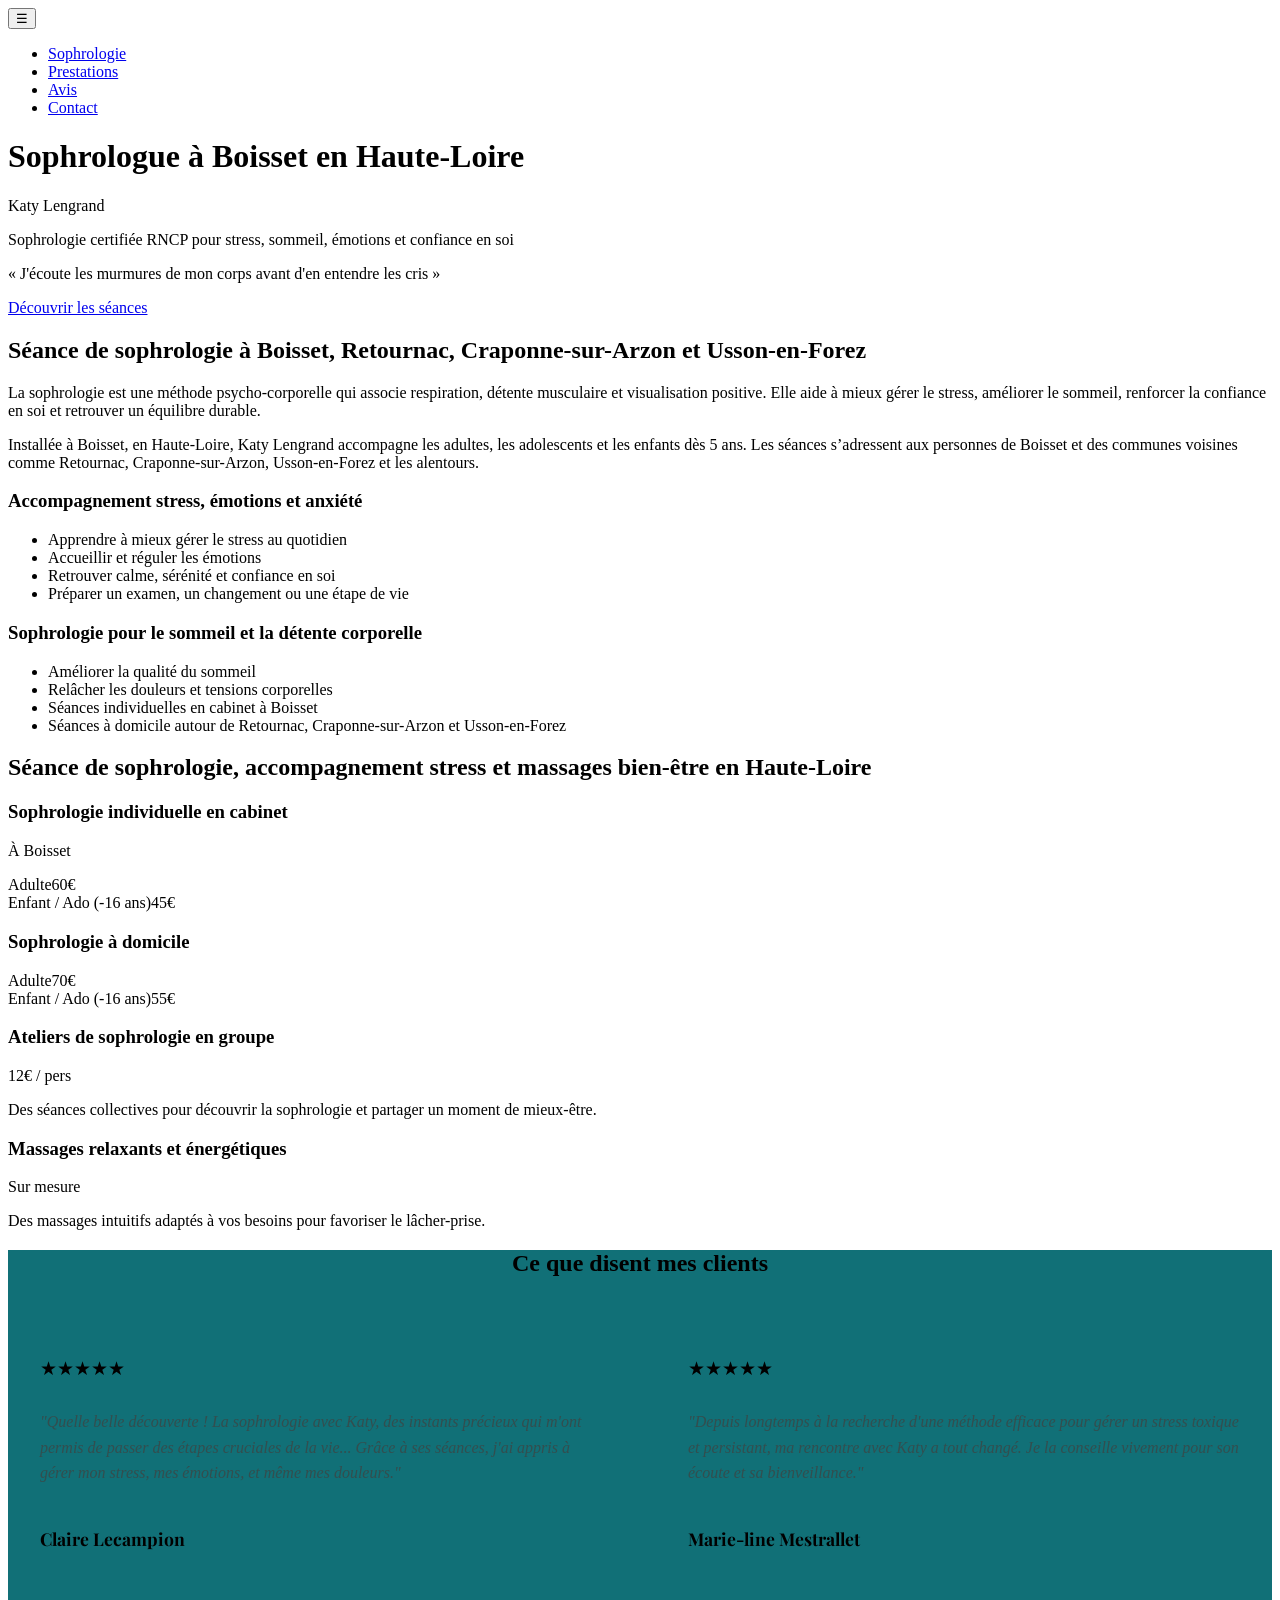
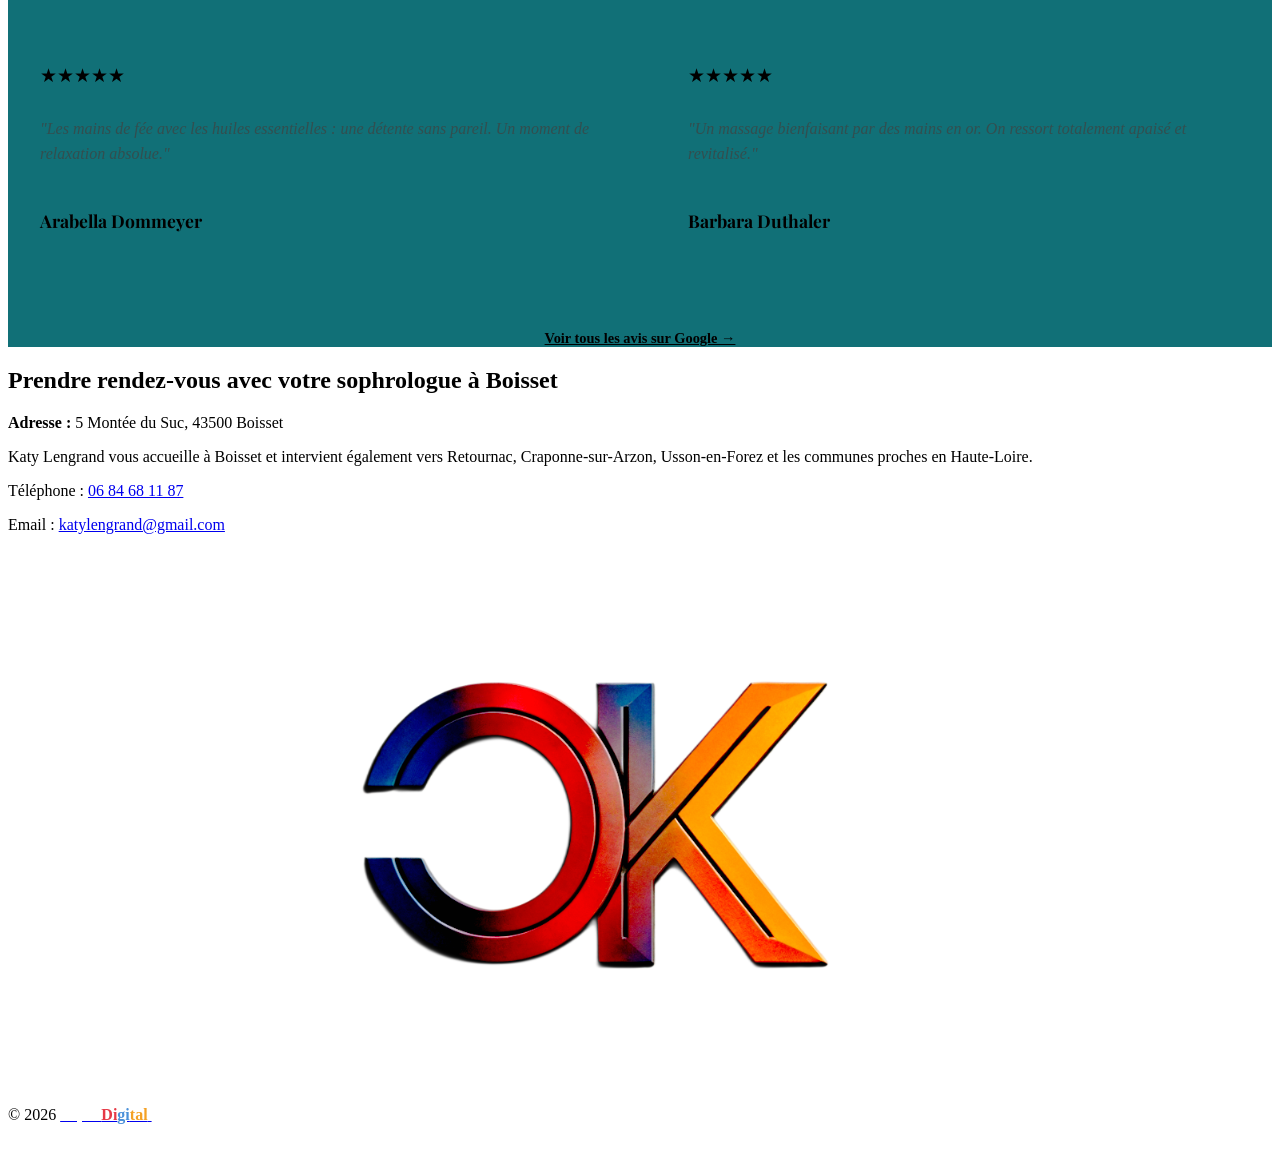
==== index.html @ 2dce835e "Update index.html" ====
<!DOCTYPE html>
<html lang="fr">
<head>
  <meta charset="UTF-8">
  <title>Sophrologue à Boisset en Haute-Loire | Stress, sommeil, confiance en soi</title>
  <meta name="viewport" content="width=device-width, initial-scale=1">

  <meta name="description" content="Katy Lengrand, sophrologue certifiée RNCP à Boisset en Haute-Loire. Séances de sophrologie pour stress, sommeil, émotions, confiance en soi, examens et mieux-être.">
  <meta name="keywords" content="sophrologue Boisset, sophrologie Boisset, sophrologue Haute-Loire, sophrologie Haute-Loire, gestion du stress, sommeil, confiance en soi, émotions, préparation examens, sophrologue Retournac, sophrologue Craponne-sur-Arzon, sophrologue Usson-en-Forez, massages énergétiques, Katy Lengrand">

  <link rel="stylesheet" href="style.css">
  <link href="https://fonts.googleapis.com/css2?family=Playfair+Display:wght@500;700&family=Montserrat:wght@300;400;600;700&display=swap" rel="stylesheet">
  <link rel="icon" type="image/png" href="favicon.png">

  <script type="application/ld+json">
  {
    "@context": "https://schema.org",
    "@type": "HealthAndBeautyBusiness",
    "name": "Katy Lengrand - Sophrologue à Boisset",
    "description": "Katy Lengrand, sophrologue certifiée RNCP à Boisset. Accompagnement en gestion du stress, sommeil, émotions et confiance en soi. Séances à Boisset, Retournac, Craponne-sur-Arzon et Usson-en-Forez.",
    "url": "https://www.katymieuxetre.fr/",
    "telephone": "+33684681187",
    "aggregateRating": {
      "@type": "AggregateRating",
      "ratingValue": "5",
      "reviewCount": "4"
    },
    "address": {
      "@type": "PostalAddress",
      "streetAddress": "5 Montée du Suc",
      "addressLocality": "Boisset",
      "postalCode": "43500",
      "addressRegion": "Auvergne-Rhône-Alpes",
      "addressCountry": "FR"
    },
    "geo": {
      "@type": "GeoCoordinates",
      "latitude": 45.3238,
      "longitude": 3.9829
    },
    "areaServed": [
      {"@type": "City", "name": "Boisset"},
      {"@type": "City", "name": "Retournac"},
      {"@type": "City", "name": "Craponne-sur-Arzon"},
      {"@type": "City", "name": "Usson-en-Forez"}
    ]
  }
  </script>
</head>
<body>

  <nav class="navbar">
    <div class="container nav-inner">
      <button class="nav-toggle" aria-label="Ouvrir le menu">☰</button>
      <ul class="nav-links">
        <li><a href="#sophrologie">Sophrologie</a></li>
        <li><a href="#prestations">Prestations</a></li>
        <li><a href="#avis">Avis</a></li>
        <li><a href="#contact">Contact</a></li>
      </ul>
    </div>
  </nav>

  <header class="hero" id="top">
    <div class="hero-overlay">
      <div class="hero-content container">
        <h1 class="hero-title">Sophrologue à Boisset en Haute-Loire</h1>
        <p class="hero-subtitle">Katy Lengrand</p>
        <p class="hero-certified">Sophrologie certifiée RNCP pour stress, sommeil, émotions et confiance en soi</p>
        <p class="hero-quote">&laquo;&nbsp;J'écoute les murmures de mon corps avant d'en entendre les cris&nbsp;&raquo;</p>
        <a href="#prestations" class="btn btn-primary">Découvrir les séances</a>
      </div>
    </div>
  </header>

  <main>
    <section id="sophrologie" class="section section-sophro">
      <div class="container">
        <h2>Séance de sophrologie à Boisset, Retournac, Craponne-sur-Arzon et Usson-en-Forez</h2>
        <div class="sophro-grid">
          <div>
            <p>La sophrologie est une méthode psycho-corporelle qui associe respiration, détente musculaire et visualisation positive. Elle aide à mieux gérer le stress, améliorer le sommeil, renforcer la confiance en soi et retrouver un équilibre durable.</p>
            <p>Installée à Boisset, en Haute-Loire, Katy Lengrand accompagne les adultes, les adolescents et les enfants dès 5 ans. Les séances s’adressent aux personnes de Boisset et des communes voisines comme Retournac, Craponne-sur-Arzon, Usson-en-Forez et les alentours.</p>
          </div>
          <div>
            <h3>Accompagnement stress, émotions et anxiété</h3>
            <ul class="bullet-list">
              <li>Apprendre à mieux gérer le stress au quotidien</li>
              <li>Accueillir et réguler les émotions</li>
              <li>Retrouver calme, sérénité et confiance en soi</li>
              <li>Préparer un examen, un changement ou une étape de vie</li>
            </ul>
          </div>
          <div>
            <h3>Sophrologie pour le sommeil et la détente corporelle</h3>
            <ul class="bullet-list">
              <li>Améliorer la qualité du sommeil</li>
              <li>Relâcher les douleurs et tensions corporelles</li>
              <li>Séances individuelles en cabinet à Boisset</li>
              <li>Séances à domicile autour de Retournac, Craponne-sur-Arzon et Usson-en-Forez</li>
            </ul>
          </div>
        </div>
      </div>
    </section>

    <section id="prestations" class="section section-prestations">
      <div class="container">
        <h2>Séance de sophrologie, accompagnement stress et massages bien-être en Haute-Loire</h2>
        <div class="cards">
          <article class="card">
            <h3 class="card-title">Sophrologie individuelle en cabinet</h3>
            <p class="card-subtitle">À Boisset</p>
            <div class="card-tarif"><span class="tarif-label">Adulte</span><span class="card-price">60€</span></div>
            <div class="card-tarif"><span class="tarif-label">Enfant / Ado (-16 ans)</span><span class="card-price">45€</span></div>
          </article>
          <article class="card">
            <h3 class="card-title">Sophrologie à domicile</h3>
            <div class="card-tarif"><span class="tarif-label">Adulte</span><span class="card-price">70€</span></div>
            <div class="card-tarif"><span class="tarif-label">Enfant / Ado (-16 ans)</span><span class="card-price">55€</span></div>
          </article>
          <article class="card">
            <h3 class="card-title">Ateliers de sophrologie en groupe</h3>
            <p class="card-price">12€ / pers</p>
            <p>Des séances collectives pour découvrir la sophrologie et partager un moment de mieux-être.</p>
          </article>
          <article class="card">
            <h3 class="card-title">Massages relaxants et énergétiques</h3>
            <p class="card-price">Sur mesure</p>
            <p>Des massages intuitifs adaptés à vos besoins pour favoriser le lâcher-prise.</p>
          </article>
        </div>
      </div>
    </section>

    <section id="avis" class="section section-reviews">
      <div class="container">
        <h2 style="text-align: center;">Ce que disent mes clients</h2>
        <div class="reviews-grid">
          <article class="review-card">
            <div class="review-stars">★★★★★</div>
            <p class="review-text">"Quelle belle découverte ! La sophrologie avec Katy, des instants précieux qui m'ont permis de passer des étapes cruciales de la vie... Grâce à ses séances, j'ai appris à gérer mon stress, mes émotions, et même mes douleurs."</p>
            <p class="review-author">Claire Lecampion</p>
          </article>

          <article class="review-card">
            <div class="review-stars">★★★★★</div>
            <p class="review-text">"Depuis longtemps à la recherche d'une méthode efficace pour gérer un stress toxique et persistant, ma rencontre avec Katy a tout changé. Je la conseille vivement pour son écoute et sa bienveillance."</p>
            <p class="review-author">Marie-line Mestrallet</p>
          </article>

          <article class="review-card">
            <div class="review-stars">★★★★★</div>
            <p class="review-text">"Les mains de fée avec les huiles essentielles : une détente sans pareil. Un moment de relaxation absolue."</p>
            <p class="review-author">Arabella Dommeyer</p>
          </article>

          <article class="review-card">
            <div class="review-stars">★★★★★</div>
            <p class="review-text">"Un massage bienfaisant par des mains en or. On ressort totalement apaisé et revitalisé."</p>
            <p class="review-author">Barbara Duthaler</p>
          </article>
        </div>
        <div class="google-badge">
          <a href="https://www.google.com/search?q=katy+lengrand+boisset+avis" target="_blank">Voir tous les avis sur Google →</a>
        </div>
      </div>
    </section>

    <section id="contact" class="section section-contact">
      <div class="container contact-grid">
        <div>
          <h2>Prendre rendez-vous avec votre sophrologue à Boisset</h2>
          <p><strong>Adresse :</strong> 5 Montée du Suc, 43500 Boisset</p>
          <p>Katy Lengrand vous accueille à Boisset et intervient également vers Retournac, Craponne-sur-Arzon, Usson-en-Forez et les communes proches en Haute-Loire.</p>
          <p>Téléphone : <a href="tel:0684681187">06 84 68 11 87</a></p>
          <p>Email : <a href="mailto:katylengrand@gmail.com">katylengrand@gmail.com</a></p>
        </div>
      </div>
    </section>
  </main>

  <footer class="footer">
    <div class="container footer-inner">
      <p>&copy; <span id="year"></span>
        <a href="mailto:christapor@gmail.com?subject=Demande via site Katy" target="_blank" rel="noopener noreferrer" class="tapor-link">
          <span style="color:#ffffff;font-weight:700;">Tapor</span><span style="color:#e63946;font-weight:700;">Di</span><span style="color:#4a90d9;font-weight:700;">gi</span><span style="color:#f4a124;font-weight:700;">tal</span>
          <img src="logo.png" alt="Logo TaporDigital" class="tapor-logo">
        </a>
      </p>
      <a href="#top" style="color:white; text-decoration:none;">Retour en haut ↑</a>
    </div>
  </footer>

  <script>
    document.getElementById('year').textContent = new Date().getFullYear();
    var toggle = document.querySelector('.nav-toggle');
    var links  = document.querySelector('.nav-links');
    if (toggle && links) {
      toggle.addEventListener('click', function() { links.classList.toggle('nav-open'); });
      document.querySelectorAll('.nav-links a').forEach(function(link) {
        link.addEventListener('click', function() { links.classList.remove('nav-open'); });
      });
    }
  </script>
</body>
</html>
---- style.css ----
/* =========================================
   REVIEWS SECTION (Ajout)
   ========================================= */
.section-reviews { background: rgba(13,110,117,0.98); }

.reviews-grid { 
  display: grid; 
  gap: 2rem; 
  margin-top: 3rem; 
}

@media (min-width: 768px) {
  .reviews-grid { grid-template-columns: repeat(2, 1fr); }
}

.review-card { 
  background: var(--white); 
  color: var(--text-dark); 
  padding: 2rem; 
  border-radius: 20px; 
  box-shadow: var(--shadow);
  text-shadow: none;
  border-left: 6px solid var(--accent);
  display: flex;
  flex-direction: column;
}

.review-stars { color: var(--accent); font-size: 1.2rem; margin-bottom: 0.8rem; }
.review-text { font-style: italic; line-height: 1.6; margin-bottom: 1.5rem; flex-grow: 1; color: #334e4f; }
.review-author { font-family: 'Playfair Display', serif; font-weight: 700; color: var(--bg-dark); font-size: 1.1rem; }

.google-badge { text-align: center; margin-top: 3rem; }
.google-badge a { 
  color: var(--accent); 
  text-decoration: underline; 
  font-weight: 600;
  font-size: 0.9rem;
}
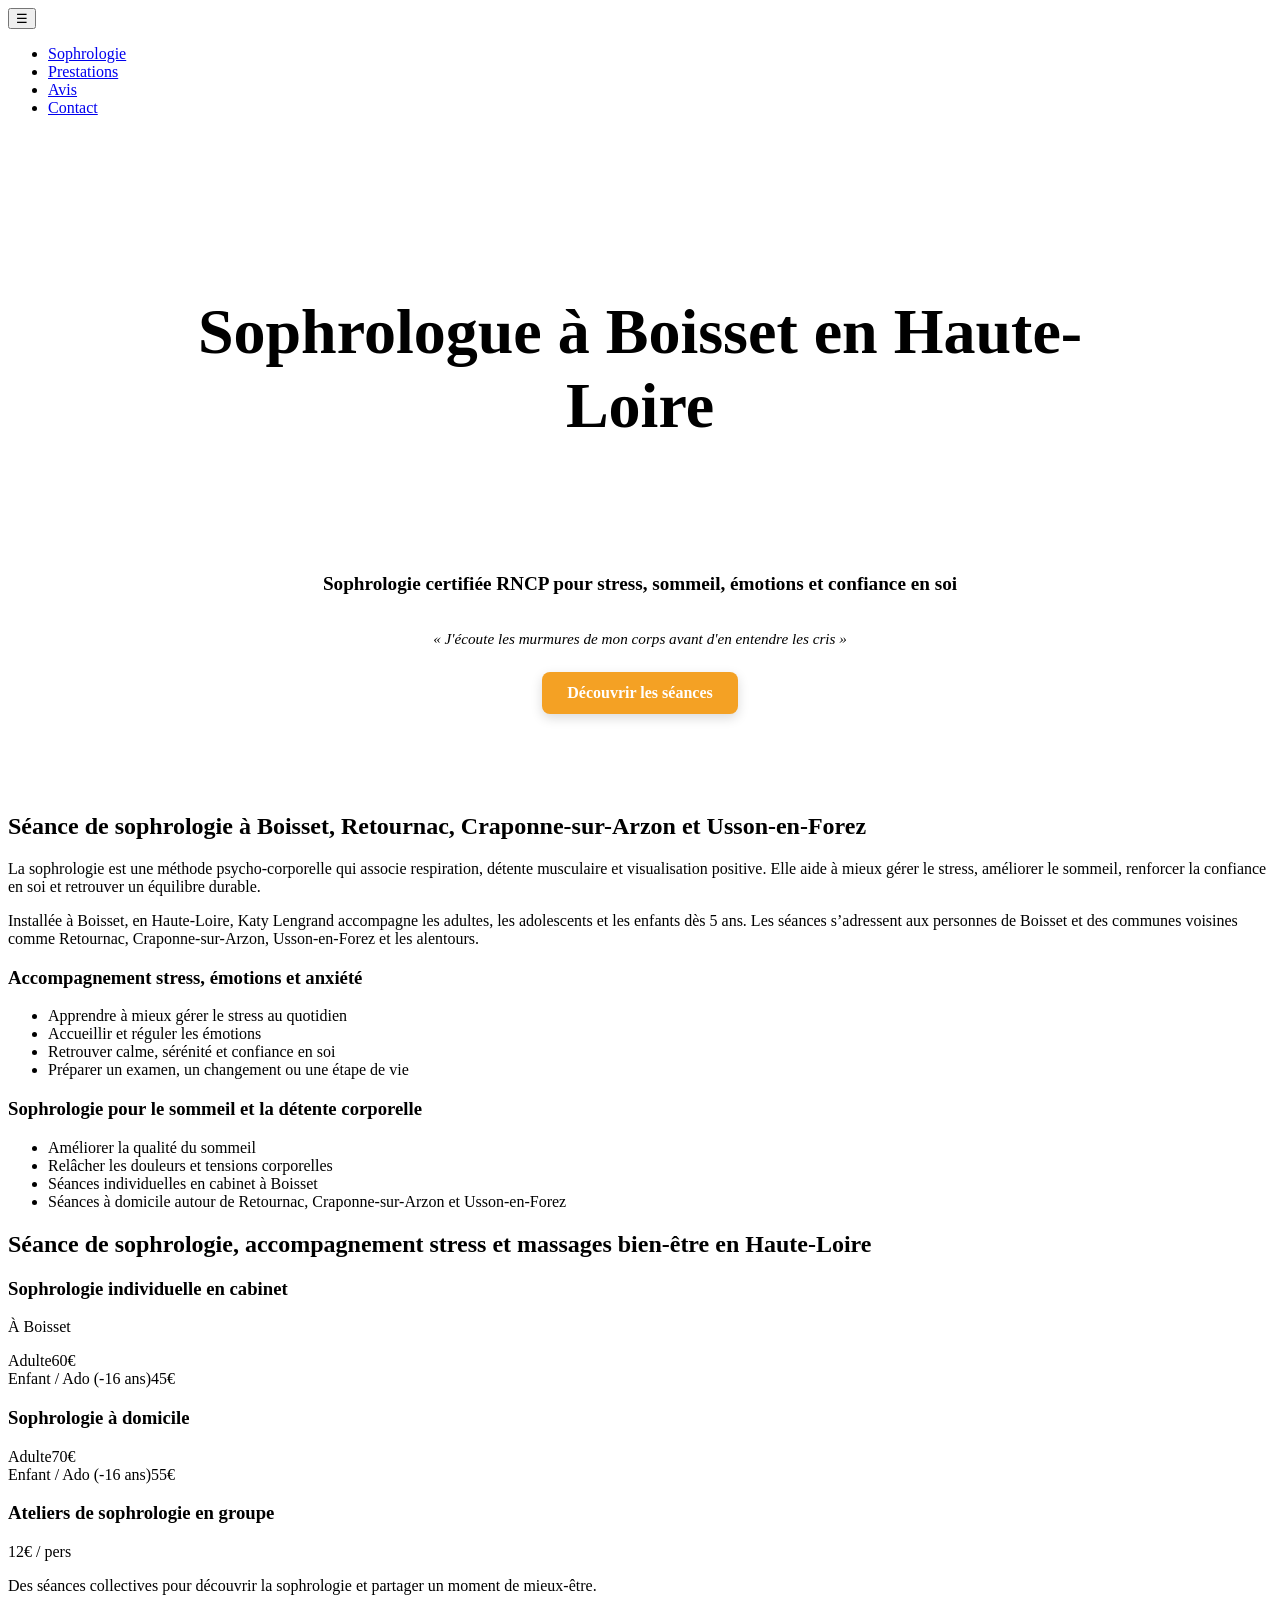
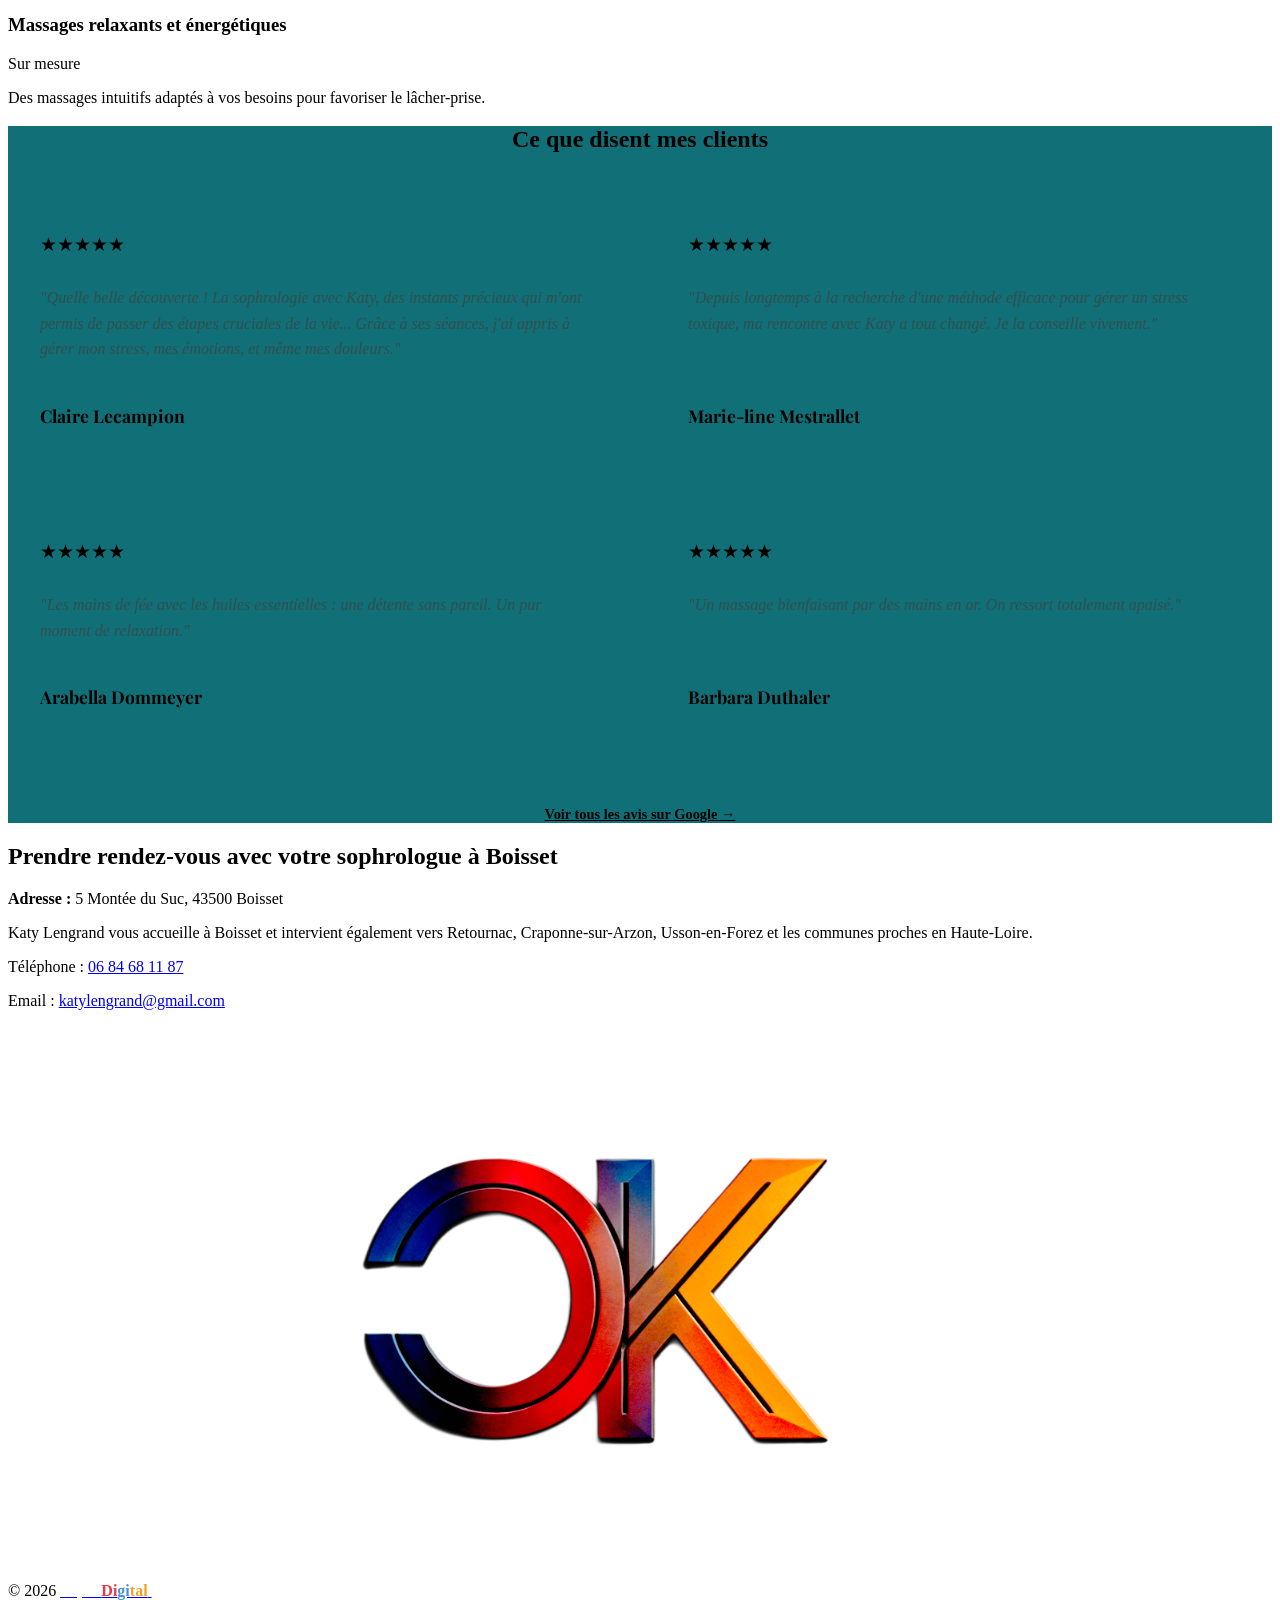
==== commit 8a1b87fb: "Update index.html" ====
--- a/index.html
+++ b/index.html
@@ -4,20 +4,33 @@
   <meta charset="UTF-8">
   <title>Sophrologue à Boisset en Haute-Loire | Stress, sommeil, confiance en soi</title>
   <meta name="viewport" content="width=device-width, initial-scale=1">
-
   <meta name="description" content="Katy Lengrand, sophrologue certifiée RNCP à Boisset en Haute-Loire. Séances de sophrologie pour stress, sommeil, émotions, confiance en soi, examens et mieux-être.">
   <meta name="keywords" content="sophrologue Boisset, sophrologie Boisset, sophrologue Haute-Loire, sophrologie Haute-Loire, gestion du stress, sommeil, confiance en soi, émotions, préparation examens, sophrologue Retournac, sophrologue Craponne-sur-Arzon, sophrologue Usson-en-Forez, massages énergétiques, Katy Lengrand">
 
   <link rel="stylesheet" href="style.css">
   <link href="https://fonts.googleapis.com/css2?family=Playfair+Display:wght@500;700&family=Montserrat:wght@300;400;600;700&display=swap" rel="stylesheet">
   <link rel="icon" type="image/png" href="favicon.png">
+
+  <style>
+    /* Styles critiques ré-intégrés pour éviter l'effet "page blanche" */
+    .hero { min-height: 60vh; display: flex; align-items: center; justify-content: center; padding: 80px 0 40px 0; }
+    @media (max-height: 500px) and (orientation: landscape) {
+      .hero { min-height: auto; padding: 120px 0 60px 0; }
+      .hero-title { font-size: 1.8rem !important; }
+    }
+    .hero-content { text-align: center; display: flex; flex-direction: column; align-items: center; justify-content: center; width: 90%; margin: 0 auto; }
+    .hero-title { font-size: clamp(2.2rem, 7vw, 4rem); margin-bottom: 0.3rem; }
+    .hero-subtitle { font-family: 'Playfair Display', serif; font-size: clamp(1.3rem, 5vw, 2.5rem); white-space: nowrap; font-weight: 700; color: #ffffff; margin-bottom: 0.8rem; }
+    .hero-certified { font-size: clamp(0.85rem, 3vw, 1.2rem); font-weight: 600; margin-bottom: 1.2rem; }
+    .hero-quote { font-style: italic; margin-bottom: 1.5rem; max-width: 600px; font-size: 0.95rem; }
+    .btn-primary { display: inline-block; padding: 12px 25px; background-color: #f4a124; color: #ffffff; text-decoration: none; border-radius: 8px; font-weight: 700; transition: transform 0.3s ease; box-shadow: 0 4px 12px rgba(0,0,0,0.15); }
+  </style>
 
   <script type="application/ld+json">
   {
     "@context": "https://schema.org",
     "@type": "HealthAndBeautyBusiness",
     "name": "Katy Lengrand - Sophrologue à Boisset",
-    "description": "Katy Lengrand, sophrologue certifiée RNCP à Boisset. Accompagnement en gestion du stress, sommeil, émotions et confiance en soi. Séances à Boisset, Retournac, Craponne-sur-Arzon et Usson-en-Forez.",
     "url": "https://www.katymieuxetre.fr/",
     "telephone": "+33684681187",
     "aggregateRating": {
@@ -32,18 +45,7 @@
       "postalCode": "43500",
       "addressRegion": "Auvergne-Rhône-Alpes",
       "addressCountry": "FR"
-    },
-    "geo": {
-      "@type": "GeoCoordinates",
-      "latitude": 45.3238,
-      "longitude": 3.9829
-    },
-    "areaServed": [
-      {"@type": "City", "name": "Boisset"},
-      {"@type": "City", "name": "Retournac"},
-      {"@type": "City", "name": "Craponne-sur-Arzon"},
-      {"@type": "City", "name": "Usson-en-Forez"}
-    ]
+    }
   }
   </script>
 </head>
@@ -142,22 +144,19 @@
             <p class="review-text">"Quelle belle découverte ! La sophrologie avec Katy, des instants précieux qui m'ont permis de passer des étapes cruciales de la vie... Grâce à ses séances, j'ai appris à gérer mon stress, mes émotions, et même mes douleurs."</p>
             <p class="review-author">Claire Lecampion</p>
           </article>
-
-          <article class="review-card">
-            <div class="review-stars">★★★★★</div>
-            <p class="review-text">"Depuis longtemps à la recherche d'une méthode efficace pour gérer un stress toxique et persistant, ma rencontre avec Katy a tout changé. Je la conseille vivement pour son écoute et sa bienveillance."</p>
+          <article class="review-card">
+            <div class="review-stars">★★★★★</div>
+            <p class="review-text">"Depuis longtemps à la recherche d'une méthode efficace pour gérer un stress toxique, ma rencontre avec Katy a tout changé. Je la conseille vivement."</p>
             <p class="review-author">Marie-line Mestrallet</p>
           </article>
-
-          <article class="review-card">
-            <div class="review-stars">★★★★★</div>
-            <p class="review-text">"Les mains de fée avec les huiles essentielles : une détente sans pareil. Un moment de relaxation absolue."</p>
+          <article class="review-card">
+            <div class="review-stars">★★★★★</div>
+            <p class="review-text">"Les mains de fée avec les huiles essentielles : une détente sans pareil. Un pur moment de relaxation."</p>
             <p class="review-author">Arabella Dommeyer</p>
           </article>
-
-          <article class="review-card">
-            <div class="review-stars">★★★★★</div>
-            <p class="review-text">"Un massage bienfaisant par des mains en or. On ressort totalement apaisé et revitalisé."</p>
+          <article class="review-card">
+            <div class="review-stars">★★★★★</div>
+            <p class="review-text">"Un massage bienfaisant par des mains en or. On ressort totalement apaisé."</p>
             <p class="review-author">Barbara Duthaler</p>
           </article>
         </div>
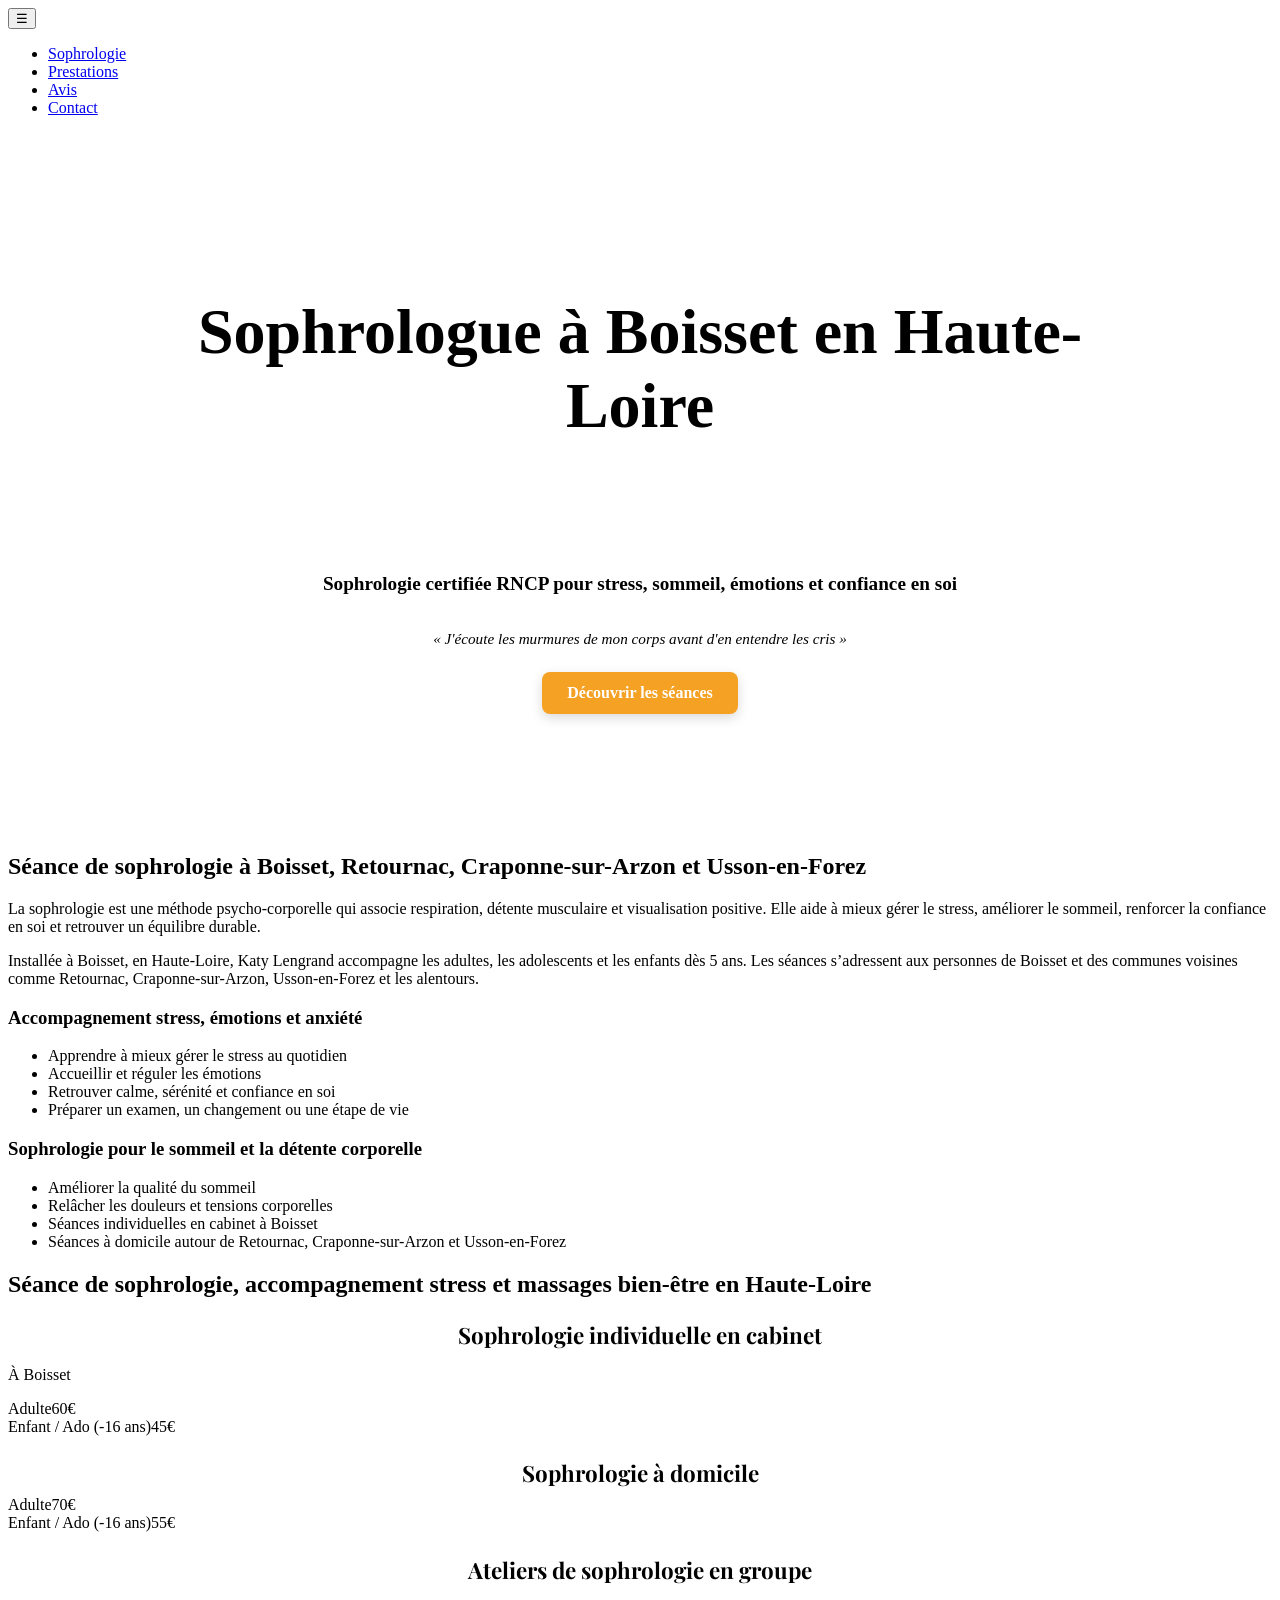
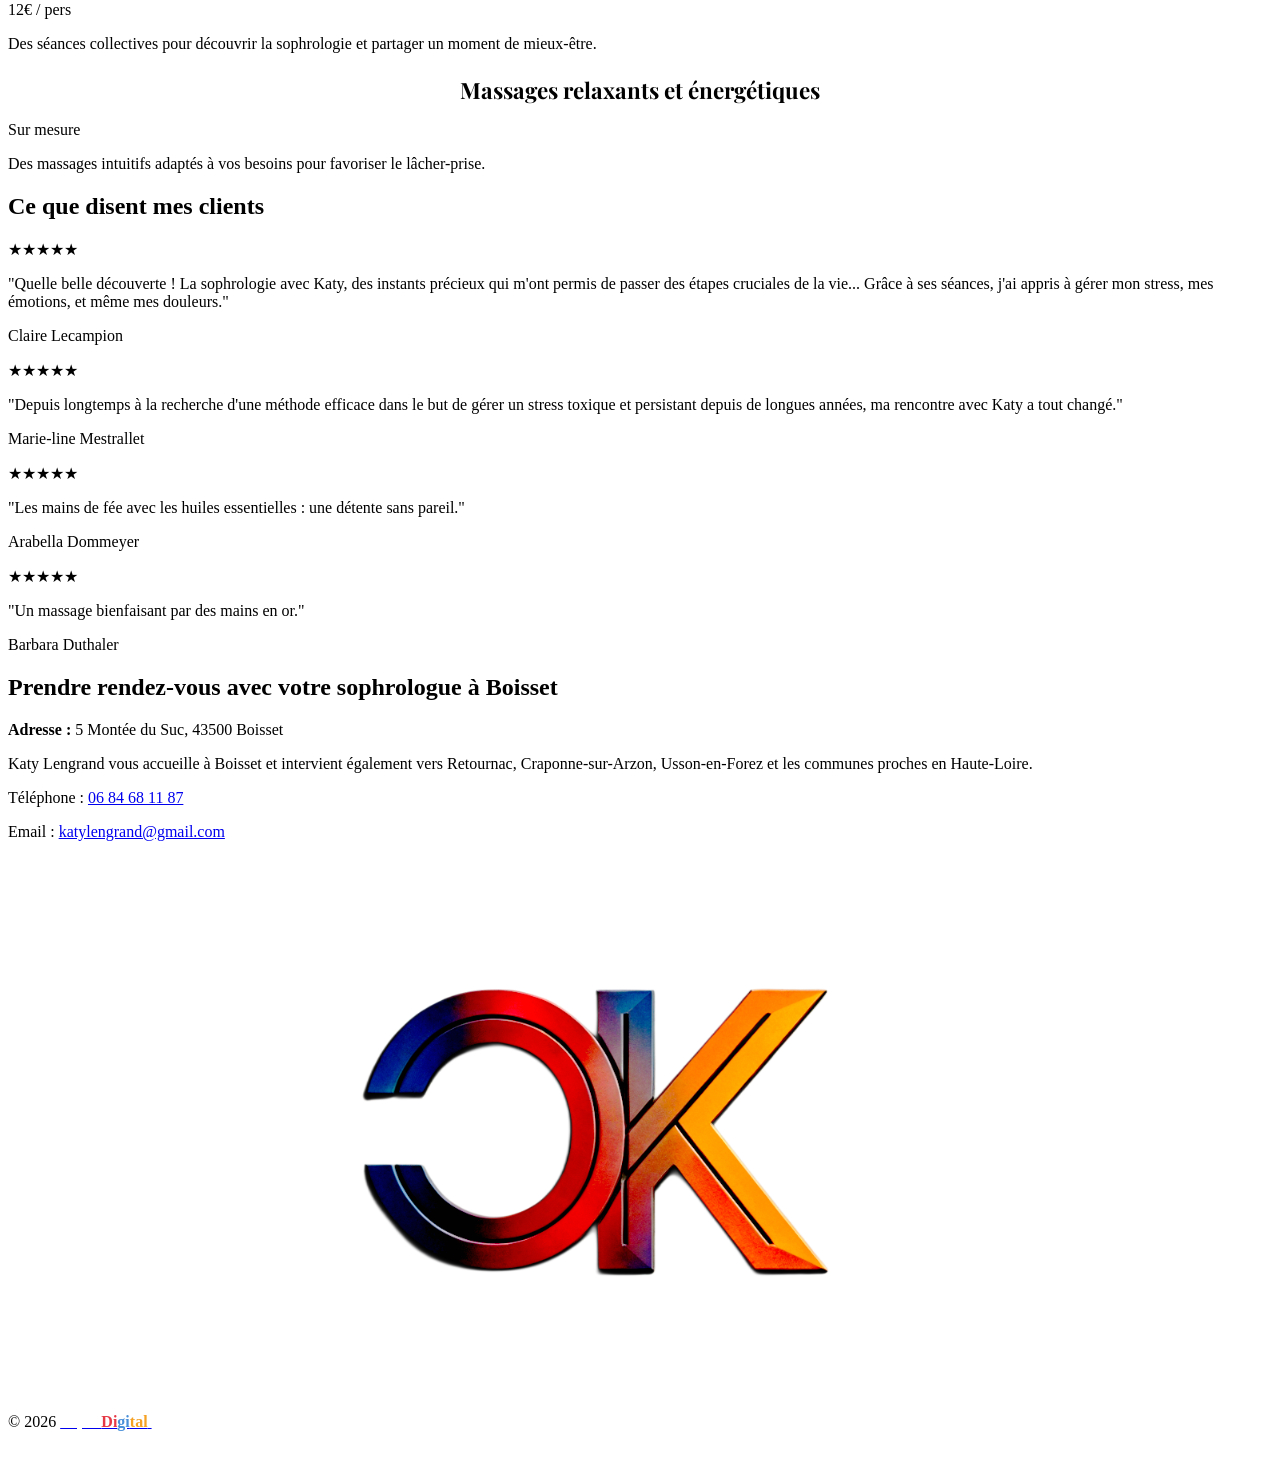
==== commit bd88144a: "Update index.html" ====
--- a/index.html
+++ b/index.html
@@ -4,6 +4,7 @@
   <meta charset="UTF-8">
   <title>Sophrologue à Boisset en Haute-Loire | Stress, sommeil, confiance en soi</title>
   <meta name="viewport" content="width=device-width, initial-scale=1">
+
   <meta name="description" content="Katy Lengrand, sophrologue certifiée RNCP à Boisset en Haute-Loire. Séances de sophrologie pour stress, sommeil, émotions, confiance en soi, examens et mieux-être.">
   <meta name="keywords" content="sophrologue Boisset, sophrologie Boisset, sophrologue Haute-Loire, sophrologie Haute-Loire, gestion du stress, sommeil, confiance en soi, émotions, préparation examens, sophrologue Retournac, sophrologue Craponne-sur-Arzon, sophrologue Usson-en-Forez, massages énergétiques, Katy Lengrand">
 
@@ -12,8 +13,14 @@
   <link rel="icon" type="image/png" href="favicon.png">
 
   <style>
-    /* Styles critiques ré-intégrés pour éviter l'effet "page blanche" */
-    .hero { min-height: 60vh; display: flex; align-items: center; justify-content: center; padding: 80px 0 40px 0; }
+    .hero { 
+      min-height: 60vh; 
+      display: flex; 
+      align-items: center; 
+      justify-content: center; 
+      padding: 80px 0 40px 0; 
+    }
+    /* Correction mode paysage mobile */
     @media (max-height: 500px) and (orientation: landscape) {
       .hero { min-height: auto; padding: 120px 0 60px 0; }
       .hero-title { font-size: 1.8rem !important; }
@@ -24,6 +31,8 @@
     .hero-certified { font-size: clamp(0.85rem, 3vw, 1.2rem); font-weight: 600; margin-bottom: 1.2rem; }
     .hero-quote { font-style: italic; margin-bottom: 1.5rem; max-width: 600px; font-size: 0.95rem; }
     .btn-primary { display: inline-block; padding: 12px 25px; background-color: #f4a124; color: #ffffff; text-decoration: none; border-radius: 8px; font-weight: 700; transition: transform 0.3s ease; box-shadow: 0 4px 12px rgba(0,0,0,0.15); }
+    .section-sophro { padding-top: 40px !important; }
+    .card-title { font-size: 1.4rem; font-family: 'Playfair Display', serif; font-weight: 700; color: var(--primary); margin-bottom: 0.5rem; text-align: center; }
   </style>
 
   <script type="application/ld+json">
@@ -31,13 +40,9 @@
     "@context": "https://schema.org",
     "@type": "HealthAndBeautyBusiness",
     "name": "Katy Lengrand - Sophrologue à Boisset",
+    "description": "Katy Lengrand, sophrologue certifiée RNCP à Boisset. Accompagnement en gestion du stress, sommeil, émotions et confiance en soi. Séances à Boisset, Retournac, Craponne-sur-Arzon et Usson-en-Forez.",
     "url": "https://www.katymieuxetre.fr/",
     "telephone": "+33684681187",
-    "aggregateRating": {
-      "@type": "AggregateRating",
-      "ratingValue": "5",
-      "reviewCount": "4"
-    },
     "address": {
       "@type": "PostalAddress",
       "streetAddress": "5 Montée du Suc",
@@ -45,7 +50,18 @@
       "postalCode": "43500",
       "addressRegion": "Auvergne-Rhône-Alpes",
       "addressCountry": "FR"
-    }
+    },
+    "geo": {
+      "@type": "GeoCoordinates",
+      "latitude": 45.3238,
+      "longitude": 3.9829
+    },
+    "areaServed": [
+      {"@type": "City", "name": "Boisset"},
+      {"@type": "City", "name": "Retournac"},
+      {"@type": "City", "name": "Craponne-sur-Arzon"},
+      {"@type": "City", "name": "Usson-en-Forez"}
+    ]
   }
   </script>
 </head>
@@ -77,31 +93,29 @@
 
   <main>
     <section id="sophrologie" class="section section-sophro">
-      <div class="container">
-        <h2>Séance de sophrologie à Boisset, Retournac, Craponne-sur-Arzon et Usson-en-Forez</h2>
-        <div class="sophro-grid">
-          <div>
-            <p>La sophrologie est une méthode psycho-corporelle qui associe respiration, détente musculaire et visualisation positive. Elle aide à mieux gérer le stress, améliorer le sommeil, renforcer la confiance en soi et retrouver un équilibre durable.</p>
-            <p>Installée à Boisset, en Haute-Loire, Katy Lengrand accompagne les adultes, les adolescents et les enfants dès 5 ans. Les séances s’adressent aux personnes de Boisset et des communes voisines comme Retournac, Craponne-sur-Arzon, Usson-en-Forez et les alentours.</p>
-          </div>
-          <div>
-            <h3>Accompagnement stress, émotions et anxiété</h3>
-            <ul class="bullet-list">
-              <li>Apprendre à mieux gérer le stress au quotidien</li>
-              <li>Accueillir et réguler les émotions</li>
-              <li>Retrouver calme, sérénité et confiance en soi</li>
-              <li>Préparer un examen, un changement ou une étape de vie</li>
-            </ul>
-          </div>
-          <div>
-            <h3>Sophrologie pour le sommeil et la détente corporelle</h3>
-            <ul class="bullet-list">
-              <li>Améliorer la qualité du sommeil</li>
-              <li>Relâcher les douleurs et tensions corporelles</li>
-              <li>Séances individuelles en cabinet à Boisset</li>
-              <li>Séances à domicile autour de Retournac, Craponne-sur-Arzon et Usson-en-Forez</li>
-            </ul>
-          </div>
+      <div class="container sophro-grid">
+        <div>
+          <h2>Séance de sophrologie à Boisset, Retournac, Craponne-sur-Arzon et Usson-en-Forez</h2>
+          <p>La sophrologie est une méthode psycho-corporelle qui associe respiration, détente musculaire et visualisation positive. Elle aide à mieux gérer le stress, améliorer le sommeil, renforcer la confiance en soi et retrouver un équilibre durable.</p>
+          <p>Installée à Boisset, en Haute-Loire, Katy Lengrand accompagne les adultes, les adolescents et les enfants dès 5 ans. Les séances s’adressent aux personnes de Boisset et des communes voisines comme Retournac, Craponne-sur-Arzon, Usson-en-Forez et les alentours.</p>
+        </div>
+        <div>
+          <h3>Accompagnement stress, émotions et anxiété</h3>
+          <ul class="bullet-list">
+            <li>Apprendre à mieux gérer le stress au quotidien</li>
+            <li>Accueillir et réguler les émotions</li>
+            <li>Retrouver calme, sérénité et confiance en soi</li>
+            <li>Préparer un examen, un changement ou une étape de vie</li>
+          </ul>
+        </div>
+        <div>
+          <h3>Sophrologie pour le sommeil et la détente corporelle</h3>
+          <ul class="bullet-list">
+            <li>Améliorer la qualité du sommeil</li>
+            <li>Relâcher les douleurs et tensions corporelles</li>
+            <li>Séances individuelles en cabinet à Boisset</li>
+            <li>Séances à domicile autour de Retournac, Craponne-sur-Arzon et Usson-en-Forez</li>
+          </ul>
         </div>
       </div>
     </section>
@@ -111,23 +125,23 @@
         <h2>Séance de sophrologie, accompagnement stress et massages bien-être en Haute-Loire</h2>
         <div class="cards">
           <article class="card">
-            <h3 class="card-title">Sophrologie individuelle en cabinet</h3>
+            <p class="card-title">Sophrologie individuelle en cabinet</p>
             <p class="card-subtitle">À Boisset</p>
             <div class="card-tarif"><span class="tarif-label">Adulte</span><span class="card-price">60€</span></div>
             <div class="card-tarif"><span class="tarif-label">Enfant / Ado (-16 ans)</span><span class="card-price">45€</span></div>
           </article>
           <article class="card">
-            <h3 class="card-title">Sophrologie à domicile</h3>
+            <p class="card-title">Sophrologie à domicile</p>
             <div class="card-tarif"><span class="tarif-label">Adulte</span><span class="card-price">70€</span></div>
             <div class="card-tarif"><span class="tarif-label">Enfant / Ado (-16 ans)</span><span class="card-price">55€</span></div>
           </article>
           <article class="card">
-            <h3 class="card-title">Ateliers de sophrologie en groupe</h3>
+            <p class="card-title">Ateliers de sophrologie en groupe</p>
             <p class="card-price">12€ / pers</p>
             <p>Des séances collectives pour découvrir la sophrologie et partager un moment de mieux-être.</p>
           </article>
           <article class="card">
-            <h3 class="card-title">Massages relaxants et énergétiques</h3>
+            <p class="card-title">Massages relaxants et énergétiques</p>
             <p class="card-price">Sur mesure</p>
             <p>Des massages intuitifs adaptés à vos besoins pour favoriser le lâcher-prise.</p>
           </article>
@@ -135,33 +149,30 @@
       </div>
     </section>
 
-    <section id="avis" class="section section-reviews">
+    <section id="avis" class="section section-avis">
       <div class="container">
-        <h2 style="text-align: center;">Ce que disent mes clients</h2>
-        <div class="reviews-grid">
-          <article class="review-card">
-            <div class="review-stars">★★★★★</div>
-            <p class="review-text">"Quelle belle découverte ! La sophrologie avec Katy, des instants précieux qui m'ont permis de passer des étapes cruciales de la vie... Grâce à ses séances, j'ai appris à gérer mon stress, mes émotions, et même mes douleurs."</p>
-            <p class="review-author">Claire Lecampion</p>
-          </article>
-          <article class="review-card">
-            <div class="review-stars">★★★★★</div>
-            <p class="review-text">"Depuis longtemps à la recherche d'une méthode efficace pour gérer un stress toxique, ma rencontre avec Katy a tout changé. Je la conseille vivement."</p>
-            <p class="review-author">Marie-line Mestrallet</p>
-          </article>
-          <article class="review-card">
-            <div class="review-stars">★★★★★</div>
-            <p class="review-text">"Les mains de fée avec les huiles essentielles : une détente sans pareil. Un pur moment de relaxation."</p>
-            <p class="review-author">Arabella Dommeyer</p>
-          </article>
-          <article class="review-card">
-            <div class="review-stars">★★★★★</div>
-            <p class="review-text">"Un massage bienfaisant par des mains en or. On ressort totalement apaisé."</p>
-            <p class="review-author">Barbara Duthaler</p>
-          </article>
-        </div>
-        <div class="google-badge">
-          <a href="https://www.google.com/search?q=katy+lengrand+boisset+avis" target="_blank">Voir tous les avis sur Google →</a>
+        <h2>Ce que disent mes clients</h2>
+        <div class="cards">
+          <article class="card">
+            <p class="card-stars">★★★★★</p>
+            <p>"Quelle belle découverte ! La sophrologie avec Katy, des instants précieux qui m'ont permis de passer des étapes cruciales de la vie... Grâce à ses séances, j'ai appris à gérer mon stress, mes émotions, et même mes douleurs."</p>
+            <p class="card-author">Claire Lecampion</p>
+          </article>
+          <article class="card">
+            <p class="card-stars">★★★★★</p>
+            <p>"Depuis longtemps à la recherche d'une méthode efficace dans le but de gérer un stress toxique et persistant depuis de longues années, ma rencontre avec Katy a tout changé."</p>
+            <p class="card-author">Marie-line Mestrallet</p>
+          </article>
+          <article class="card">
+            <p class="card-stars">★★★★★</p>
+            <p>"Les mains de fée avec les huiles essentielles : une détente sans pareil."</p>
+            <p class="card-author">Arabella Dommeyer</p>
+          </article>
+          <article class="card">
+            <p class="card-stars">★★★★★</p>
+            <p>"Un massage bienfaisant par des mains en or."</p>
+            <p class="card-author">Barbara Duthaler</p>
+          </article>
         </div>
       </div>
     </section>
@@ -184,7 +195,7 @@
       <p>&copy; <span id="year"></span>
         <a href="mailto:christapor@gmail.com?subject=Demande via site Katy" target="_blank" rel="noopener noreferrer" class="tapor-link">
           <span style="color:#ffffff;font-weight:700;">Tapor</span><span style="color:#e63946;font-weight:700;">Di</span><span style="color:#4a90d9;font-weight:700;">gi</span><span style="color:#f4a124;font-weight:700;">tal</span>
-          <img src="logo.png" alt="Logo TaporDigital" class="tapor-logo">
+          <img src="logo.png" alt="Logo TaporDigital, création du site internet de Katy Lengrand sophrologue à Boisset" class="tapor-logo">
         </a>
       </p>
       <a href="#top" style="color:white; text-decoration:none;">Retour en haut ↑</a>
--- a/style.css
+++ b/style.css
@@ -36,3 +36,24 @@
   font-weight: 600;
   font-size: 0.9rem;
 }
+
+/* Garde TOUT ton contenu précédent et AJOUTE ça à la fin */
+
+.section-reviews { background: rgba(13,110,117,0.98); }
+.reviews-grid { display: grid; gap: 2rem; margin-top: 3rem; }
+@media (min-width: 768px) { .reviews-grid { grid-template-columns: repeat(2, 1fr); } }
+
+.review-card { 
+  background: var(--white); 
+  color: var(--text-dark); 
+  padding: 2rem; 
+  border-radius: 20px; 
+  box-shadow: var(--shadow);
+  text-shadow: none;
+  border-left: 6px solid var(--accent);
+}
+
+.review-stars { color: var(--accent); font-size: 1.2rem; margin-bottom: 0.8rem; }
+.review-text { font-style: italic; line-height: 1.6; margin-bottom: 1rem; color: #334e4f; }
+.review-author { font-family: 'Playfair Display', serif; font-weight: 700; color: var(--bg-dark); }
+.google-badge { text-align: center; margin-top: 2rem; }
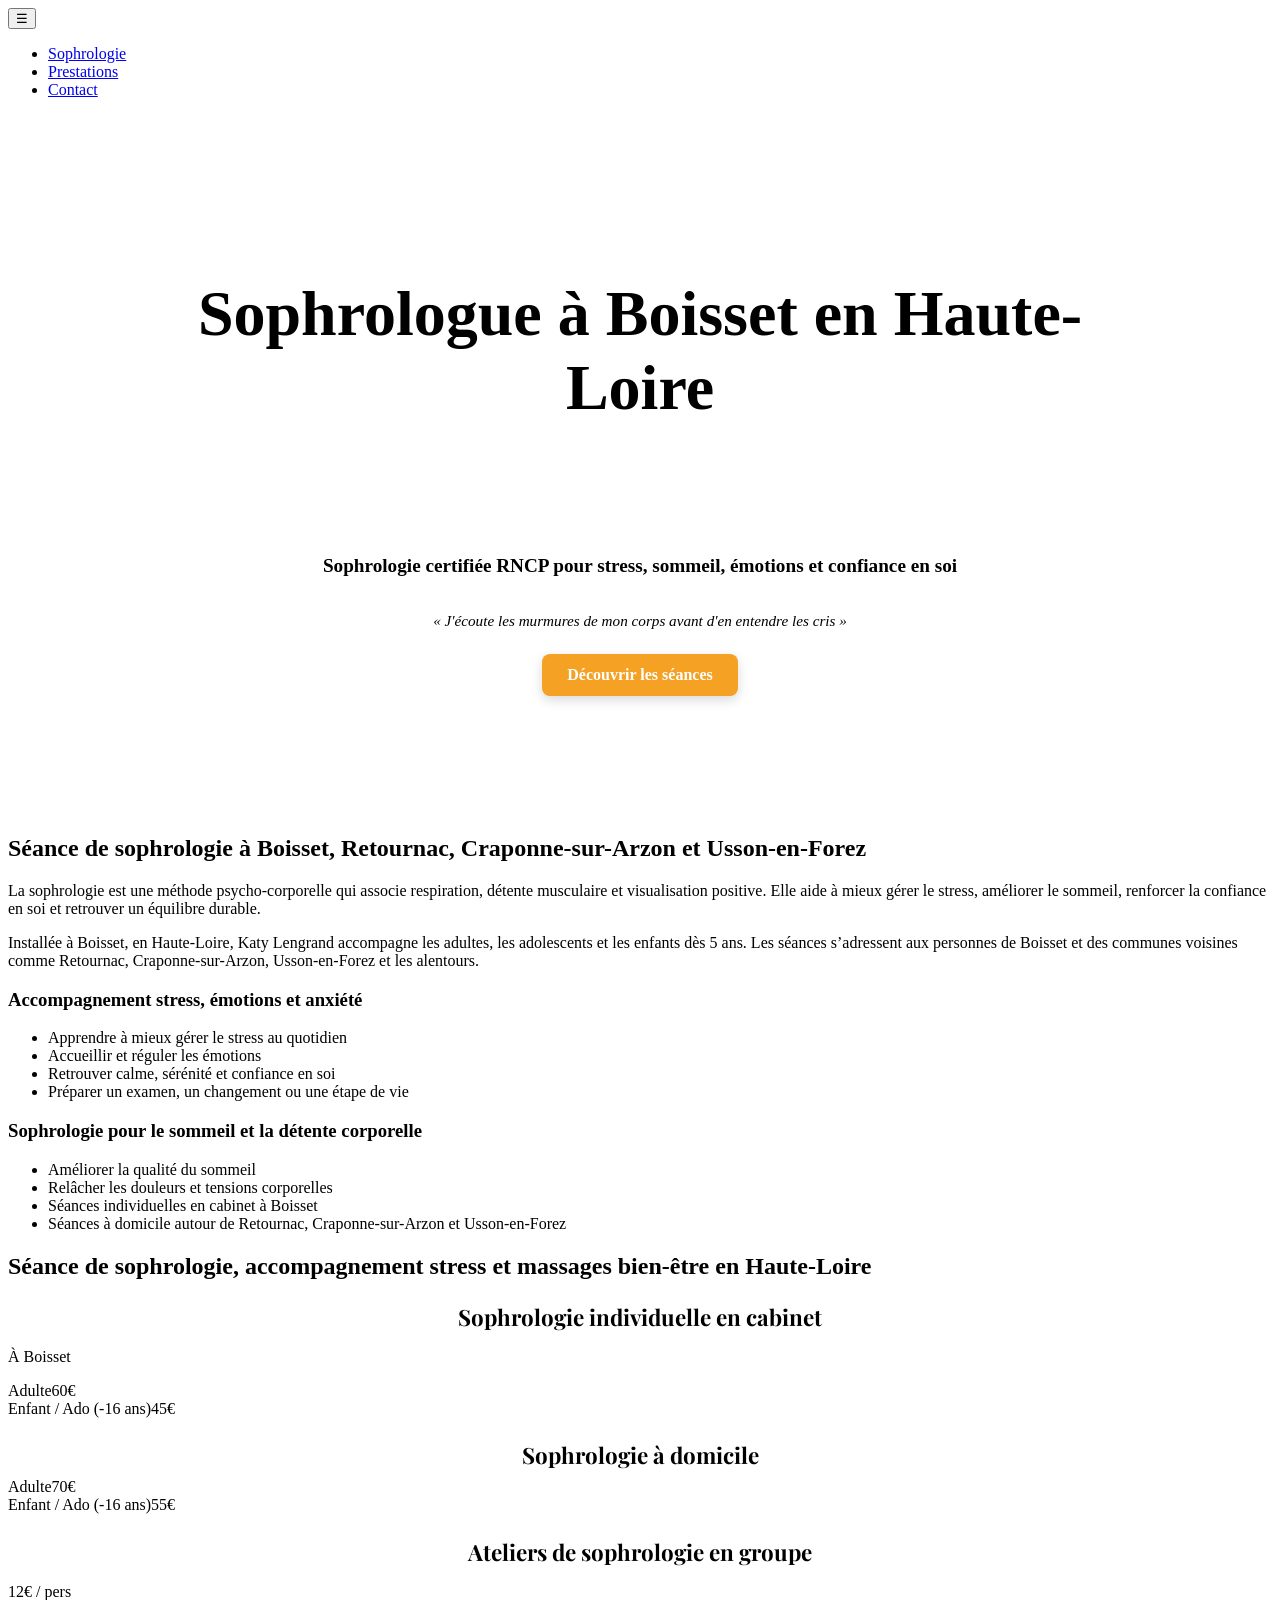
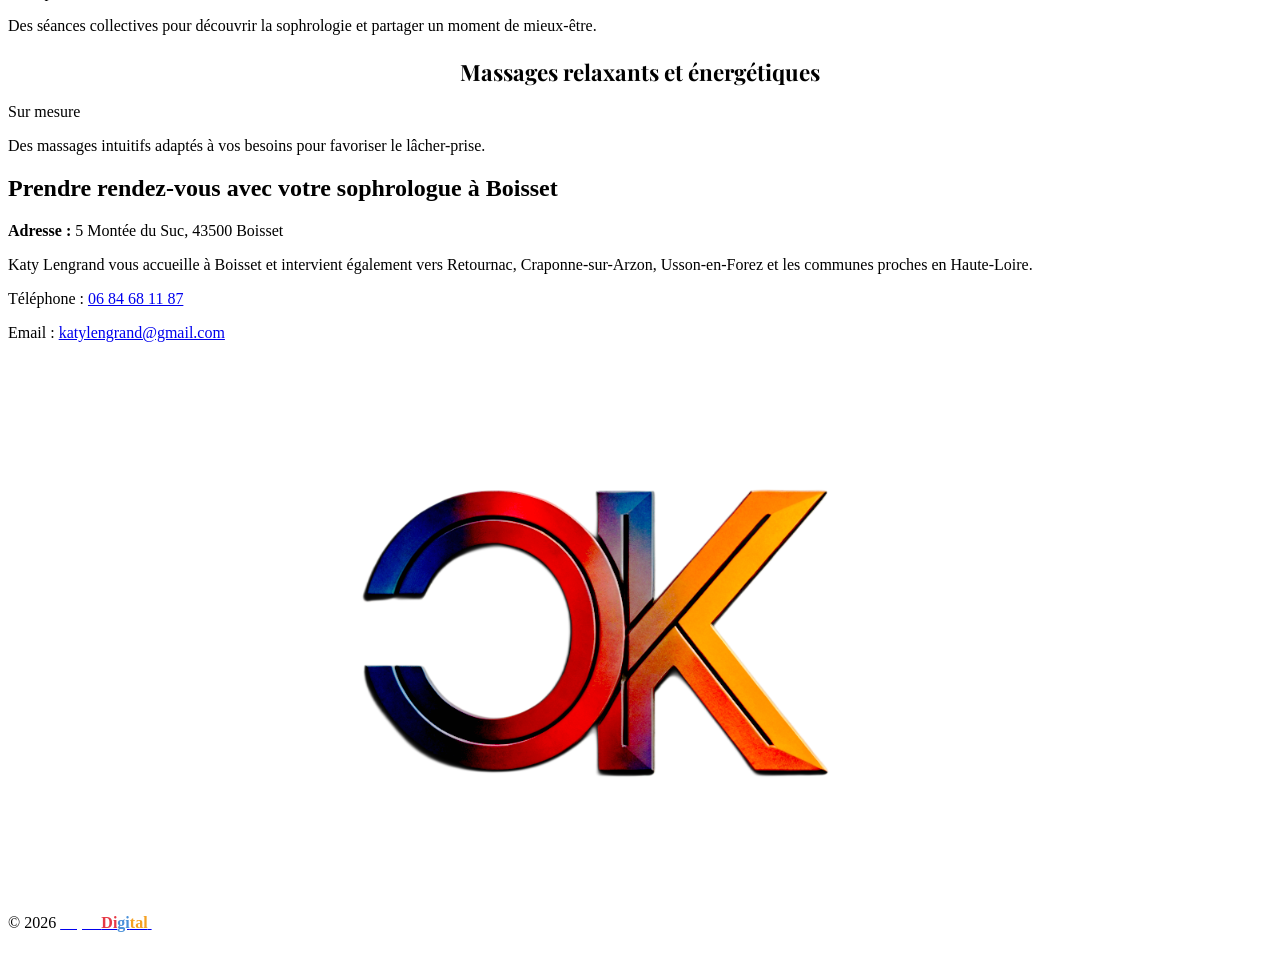
==== commit 381703d4: "Update index.html" ====
--- a/index.html
+++ b/index.html
@@ -1,217 +1,375 @@
 <!DOCTYPE html>
+
 <html lang="fr">
+
 <head>
+
   <meta charset="UTF-8">
+
   <title>Sophrologue à Boisset en Haute-Loire | Stress, sommeil, confiance en soi</title>
+
   <meta name="viewport" content="width=device-width, initial-scale=1">
 
+
+
   <meta name="description" content="Katy Lengrand, sophrologue certifiée RNCP à Boisset en Haute-Loire. Séances de sophrologie pour stress, sommeil, émotions, confiance en soi, examens et mieux-être.">
+
   <meta name="keywords" content="sophrologue Boisset, sophrologie Boisset, sophrologue Haute-Loire, sophrologie Haute-Loire, gestion du stress, sommeil, confiance en soi, émotions, préparation examens, sophrologue Retournac, sophrologue Craponne-sur-Arzon, sophrologue Usson-en-Forez, massages énergétiques, Katy Lengrand">
 
+
+
   <link rel="stylesheet" href="style.css">
+
   <link href="https://fonts.googleapis.com/css2?family=Playfair+Display:wght@500;700&family=Montserrat:wght@300;400;600;700&display=swap" rel="stylesheet">
+
   <link rel="icon" type="image/png" href="favicon.png">
 
+
+
   <style>
+
     .hero { 
+
       min-height: 60vh; 
+
       display: flex; 
+
       align-items: center; 
+
       justify-content: center; 
+
       padding: 80px 0 40px 0; 
+
     }
+
     /* Correction mode paysage mobile */
+
     @media (max-height: 500px) and (orientation: landscape) {
+
       .hero { min-height: auto; padding: 120px 0 60px 0; }
+
       .hero-title { font-size: 1.8rem !important; }
+
     }
+
     .hero-content { text-align: center; display: flex; flex-direction: column; align-items: center; justify-content: center; width: 90%; margin: 0 auto; }
+
     .hero-title { font-size: clamp(2.2rem, 7vw, 4rem); margin-bottom: 0.3rem; }
+
     .hero-subtitle { font-family: 'Playfair Display', serif; font-size: clamp(1.3rem, 5vw, 2.5rem); white-space: nowrap; font-weight: 700; color: #ffffff; margin-bottom: 0.8rem; }
+
     .hero-certified { font-size: clamp(0.85rem, 3vw, 1.2rem); font-weight: 600; margin-bottom: 1.2rem; }
+
     .hero-quote { font-style: italic; margin-bottom: 1.5rem; max-width: 600px; font-size: 0.95rem; }
+
     .btn-primary { display: inline-block; padding: 12px 25px; background-color: #f4a124; color: #ffffff; text-decoration: none; border-radius: 8px; font-weight: 700; transition: transform 0.3s ease; box-shadow: 0 4px 12px rgba(0,0,0,0.15); }
+
     .section-sophro { padding-top: 40px !important; }
+
     .card-title { font-size: 1.4rem; font-family: 'Playfair Display', serif; font-weight: 700; color: var(--primary); margin-bottom: 0.5rem; text-align: center; }
+
   </style>
 
+
+
   <script type="application/ld+json">
+
   {
+
     "@context": "https://schema.org",
+
     "@type": "HealthAndBeautyBusiness",
+
     "name": "Katy Lengrand - Sophrologue à Boisset",
+
     "description": "Katy Lengrand, sophrologue certifiée RNCP à Boisset. Accompagnement en gestion du stress, sommeil, émotions et confiance en soi. Séances à Boisset, Retournac, Craponne-sur-Arzon et Usson-en-Forez.",
+
     "url": "https://www.katymieuxetre.fr/",
+
     "telephone": "+33684681187",
+
     "address": {
+
       "@type": "PostalAddress",
+
       "streetAddress": "5 Montée du Suc",
+
       "addressLocality": "Boisset",
+
       "postalCode": "43500",
+
       "addressRegion": "Auvergne-Rhône-Alpes",
+
       "addressCountry": "FR"
+
     },
+
     "geo": {
+
       "@type": "GeoCoordinates",
+
       "latitude": 45.3238,
+
       "longitude": 3.9829
+
     },
+
     "areaServed": [
+
       {"@type": "City", "name": "Boisset"},
+
       {"@type": "City", "name": "Retournac"},
+
       {"@type": "City", "name": "Craponne-sur-Arzon"},
+
       {"@type": "City", "name": "Usson-en-Forez"}
+
     ]
+
   }
+
   </script>
+
 </head>
+
 <body>
 
+
+
   <nav class="navbar">
+
     <div class="container nav-inner">
+
       <button class="nav-toggle" aria-label="Ouvrir le menu">☰</button>
+
       <ul class="nav-links">
+
         <li><a href="#sophrologie">Sophrologie</a></li>
+
         <li><a href="#prestations">Prestations</a></li>
-        <li><a href="#avis">Avis</a></li>
+
         <li><a href="#contact">Contact</a></li>
+
       </ul>
+
     </div>
+
   </nav>
 
+
+
   <header class="hero" id="top">
+
     <div class="hero-overlay">
+
       <div class="hero-content container">
+
         <h1 class="hero-title">Sophrologue à Boisset en Haute-Loire</h1>
+
         <p class="hero-subtitle">Katy Lengrand</p>
+
         <p class="hero-certified">Sophrologie certifiée RNCP pour stress, sommeil, émotions et confiance en soi</p>
+
         <p class="hero-quote">&laquo;&nbsp;J'écoute les murmures de mon corps avant d'en entendre les cris&nbsp;&raquo;</p>
+
         <a href="#prestations" class="btn btn-primary">Découvrir les séances</a>
+
       </div>
+
     </div>
+
   </header>
 
+
+
   <main>
+
     <section id="sophrologie" class="section section-sophro">
+
       <div class="container sophro-grid">
+
         <div>
+
           <h2>Séance de sophrologie à Boisset, Retournac, Craponne-sur-Arzon et Usson-en-Forez</h2>
+
           <p>La sophrologie est une méthode psycho-corporelle qui associe respiration, détente musculaire et visualisation positive. Elle aide à mieux gérer le stress, améliorer le sommeil, renforcer la confiance en soi et retrouver un équilibre durable.</p>
+
           <p>Installée à Boisset, en Haute-Loire, Katy Lengrand accompagne les adultes, les adolescents et les enfants dès 5 ans. Les séances s’adressent aux personnes de Boisset et des communes voisines comme Retournac, Craponne-sur-Arzon, Usson-en-Forez et les alentours.</p>
-        </div>
+
+        </div>
+
         <div>
+
           <h3>Accompagnement stress, émotions et anxiété</h3>
+
           <ul class="bullet-list">
+
             <li>Apprendre à mieux gérer le stress au quotidien</li>
+
             <li>Accueillir et réguler les émotions</li>
+
             <li>Retrouver calme, sérénité et confiance en soi</li>
+
             <li>Préparer un examen, un changement ou une étape de vie</li>
+
           </ul>
-        </div>
+
+        </div>
+
         <div>
+
           <h3>Sophrologie pour le sommeil et la détente corporelle</h3>
+
           <ul class="bullet-list">
+
             <li>Améliorer la qualité du sommeil</li>
+
             <li>Relâcher les douleurs et tensions corporelles</li>
+
             <li>Séances individuelles en cabinet à Boisset</li>
+
             <li>Séances à domicile autour de Retournac, Craponne-sur-Arzon et Usson-en-Forez</li>
+
           </ul>
-        </div>
+
+        </div>
+
       </div>
+
     </section>
 
+
+
     <section id="prestations" class="section section-prestations">
+
       <div class="container">
+
         <h2>Séance de sophrologie, accompagnement stress et massages bien-être en Haute-Loire</h2>
+
         <div class="cards">
+
           <article class="card">
+
             <p class="card-title">Sophrologie individuelle en cabinet</p>
+
             <p class="card-subtitle">À Boisset</p>
+
             <div class="card-tarif"><span class="tarif-label">Adulte</span><span class="card-price">60€</span></div>
+
             <div class="card-tarif"><span class="tarif-label">Enfant / Ado (-16 ans)</span><span class="card-price">45€</span></div>
+
           </article>
+
           <article class="card">
+
             <p class="card-title">Sophrologie à domicile</p>
+
             <div class="card-tarif"><span class="tarif-label">Adulte</span><span class="card-price">70€</span></div>
+
             <div class="card-tarif"><span class="tarif-label">Enfant / Ado (-16 ans)</span><span class="card-price">55€</span></div>
+
           </article>
+
           <article class="card">
+
             <p class="card-title">Ateliers de sophrologie en groupe</p>
+
             <p class="card-price">12€ / pers</p>
+
             <p>Des séances collectives pour découvrir la sophrologie et partager un moment de mieux-être.</p>
+
           </article>
+
           <article class="card">
+
             <p class="card-title">Massages relaxants et énergétiques</p>
+
             <p class="card-price">Sur mesure</p>
+
             <p>Des massages intuitifs adaptés à vos besoins pour favoriser le lâcher-prise.</p>
+
           </article>
-        </div>
+
+        </div>
+
       </div>
+
     </section>
 
-    <section id="avis" class="section section-avis">
-      <div class="container">
-        <h2>Ce que disent mes clients</h2>
-        <div class="cards">
-          <article class="card">
-            <p class="card-stars">★★★★★</p>
-            <p>"Quelle belle découverte ! La sophrologie avec Katy, des instants précieux qui m'ont permis de passer des étapes cruciales de la vie... Grâce à ses séances, j'ai appris à gérer mon stress, mes émotions, et même mes douleurs."</p>
-            <p class="card-author">Claire Lecampion</p>
-          </article>
-          <article class="card">
-            <p class="card-stars">★★★★★</p>
-            <p>"Depuis longtemps à la recherche d'une méthode efficace dans le but de gérer un stress toxique et persistant depuis de longues années, ma rencontre avec Katy a tout changé."</p>
-            <p class="card-author">Marie-line Mestrallet</p>
-          </article>
-          <article class="card">
-            <p class="card-stars">★★★★★</p>
-            <p>"Les mains de fée avec les huiles essentielles : une détente sans pareil."</p>
-            <p class="card-author">Arabella Dommeyer</p>
-          </article>
-          <article class="card">
-            <p class="card-stars">★★★★★</p>
-            <p>"Un massage bienfaisant par des mains en or."</p>
-            <p class="card-author">Barbara Duthaler</p>
-          </article>
-        </div>
+
+
+    <section id="contact" class="section section-contact">
+
+      <div class="container contact-grid">
+
+        <div>
+
+          <h2>Prendre rendez-vous avec votre sophrologue à Boisset</h2>
+
+          <p><strong>Adresse :</strong> 5 Montée du Suc, 43500 Boisset</p>
+
+          <p>Katy Lengrand vous accueille à Boisset et intervient également vers Retournac, Craponne-sur-Arzon, Usson-en-Forez et les communes proches en Haute-Loire.</p>
+
+          <p>Téléphone : <a href="tel:0684681187">06 84 68 11 87</a></p>
+
+          <p>Email : <a href="mailto:katylengrand@gmail.com">katylengrand@gmail.com</a></p>
+
+        </div>
+
       </div>
+
     </section>
 
-    <section id="contact" class="section section-contact">
-      <div class="container contact-grid">
-        <div>
-          <h2>Prendre rendez-vous avec votre sophrologue à Boisset</h2>
-          <p><strong>Adresse :</strong> 5 Montée du Suc, 43500 Boisset</p>
-          <p>Katy Lengrand vous accueille à Boisset et intervient également vers Retournac, Craponne-sur-Arzon, Usson-en-Forez et les communes proches en Haute-Loire.</p>
-          <p>Téléphone : <a href="tel:0684681187">06 84 68 11 87</a></p>
-          <p>Email : <a href="mailto:katylengrand@gmail.com">katylengrand@gmail.com</a></p>
-        </div>
-      </div>
-    </section>
   </main>
 
+
+
   <footer class="footer">
+
     <div class="container footer-inner">
+
       <p>&copy; <span id="year"></span>
+
         <a href="mailto:christapor@gmail.com?subject=Demande via site Katy" target="_blank" rel="noopener noreferrer" class="tapor-link">
+
           <span style="color:#ffffff;font-weight:700;">Tapor</span><span style="color:#e63946;font-weight:700;">Di</span><span style="color:#4a90d9;font-weight:700;">gi</span><span style="color:#f4a124;font-weight:700;">tal</span>
+
           <img src="logo.png" alt="Logo TaporDigital, création du site internet de Katy Lengrand sophrologue à Boisset" class="tapor-logo">
+
         </a>
+
       </p>
+
       <a href="#top" style="color:white; text-decoration:none;">Retour en haut ↑</a>
+
     </div>
+
   </footer>
 
+
+
   <script>
+
     document.getElementById('year').textContent = new Date().getFullYear();
+
     var toggle = document.querySelector('.nav-toggle');
+
     var links  = document.querySelector('.nav-links');
+
     if (toggle && links) {
+
       toggle.addEventListener('click', function() { links.classList.toggle('nav-open'); });
+
       document.querySelectorAll('.nav-links a').forEach(function(link) {
+
         link.addEventListener('click', function() { links.classList.remove('nav-open'); });
+
       });
+
     }
+
   </script>
+
 </body>
+
 </html>
--- a/style.css
+++ b/style.css
@@ -37,23 +37,16 @@
   font-size: 0.9rem;
 }
 
-/* Garde TOUT ton contenu précédent et AJOUTE ça à la fin */
+/* CONSERVE TOUT TON CODE D'ORIGINE ET AJOUTE JUSTE CECI À LA FIN */
 
-.section-reviews { background: rgba(13,110,117,0.98); }
-.reviews-grid { display: grid; gap: 2rem; margin-top: 3rem; }
-@media (min-width: 768px) { .reviews-grid { grid-template-columns: repeat(2, 1fr); } }
+.section-avis { background: rgba(26,145,153,0.96); } /* Même fond que prestations pour l'unité */
 
-.review-card { 
-  background: var(--white); 
-  color: var(--text-dark); 
-  padding: 2rem; 
-  border-radius: 20px; 
-  box-shadow: var(--shadow);
-  text-shadow: none;
-  border-left: 6px solid var(--accent);
+.card-stars { color: var(--accent); font-size: 1.2rem; margin-bottom: 0.5rem; text-align: center; }
+
+.card-author { 
+  margin-top: 1rem; 
+  font-weight: 700; 
+  color: #0a5a60; 
+  text-align: right; 
+  font-family: 'Playfair Display', serif; 
 }
-
-.review-stars { color: var(--accent); font-size: 1.2rem; margin-bottom: 0.8rem; }
-.review-text { font-style: italic; line-height: 1.6; margin-bottom: 1rem; color: #334e4f; }
-.review-author { font-family: 'Playfair Display', serif; font-weight: 700; color: var(--bg-dark); }
-.google-badge { text-align: center; margin-top: 2rem; }
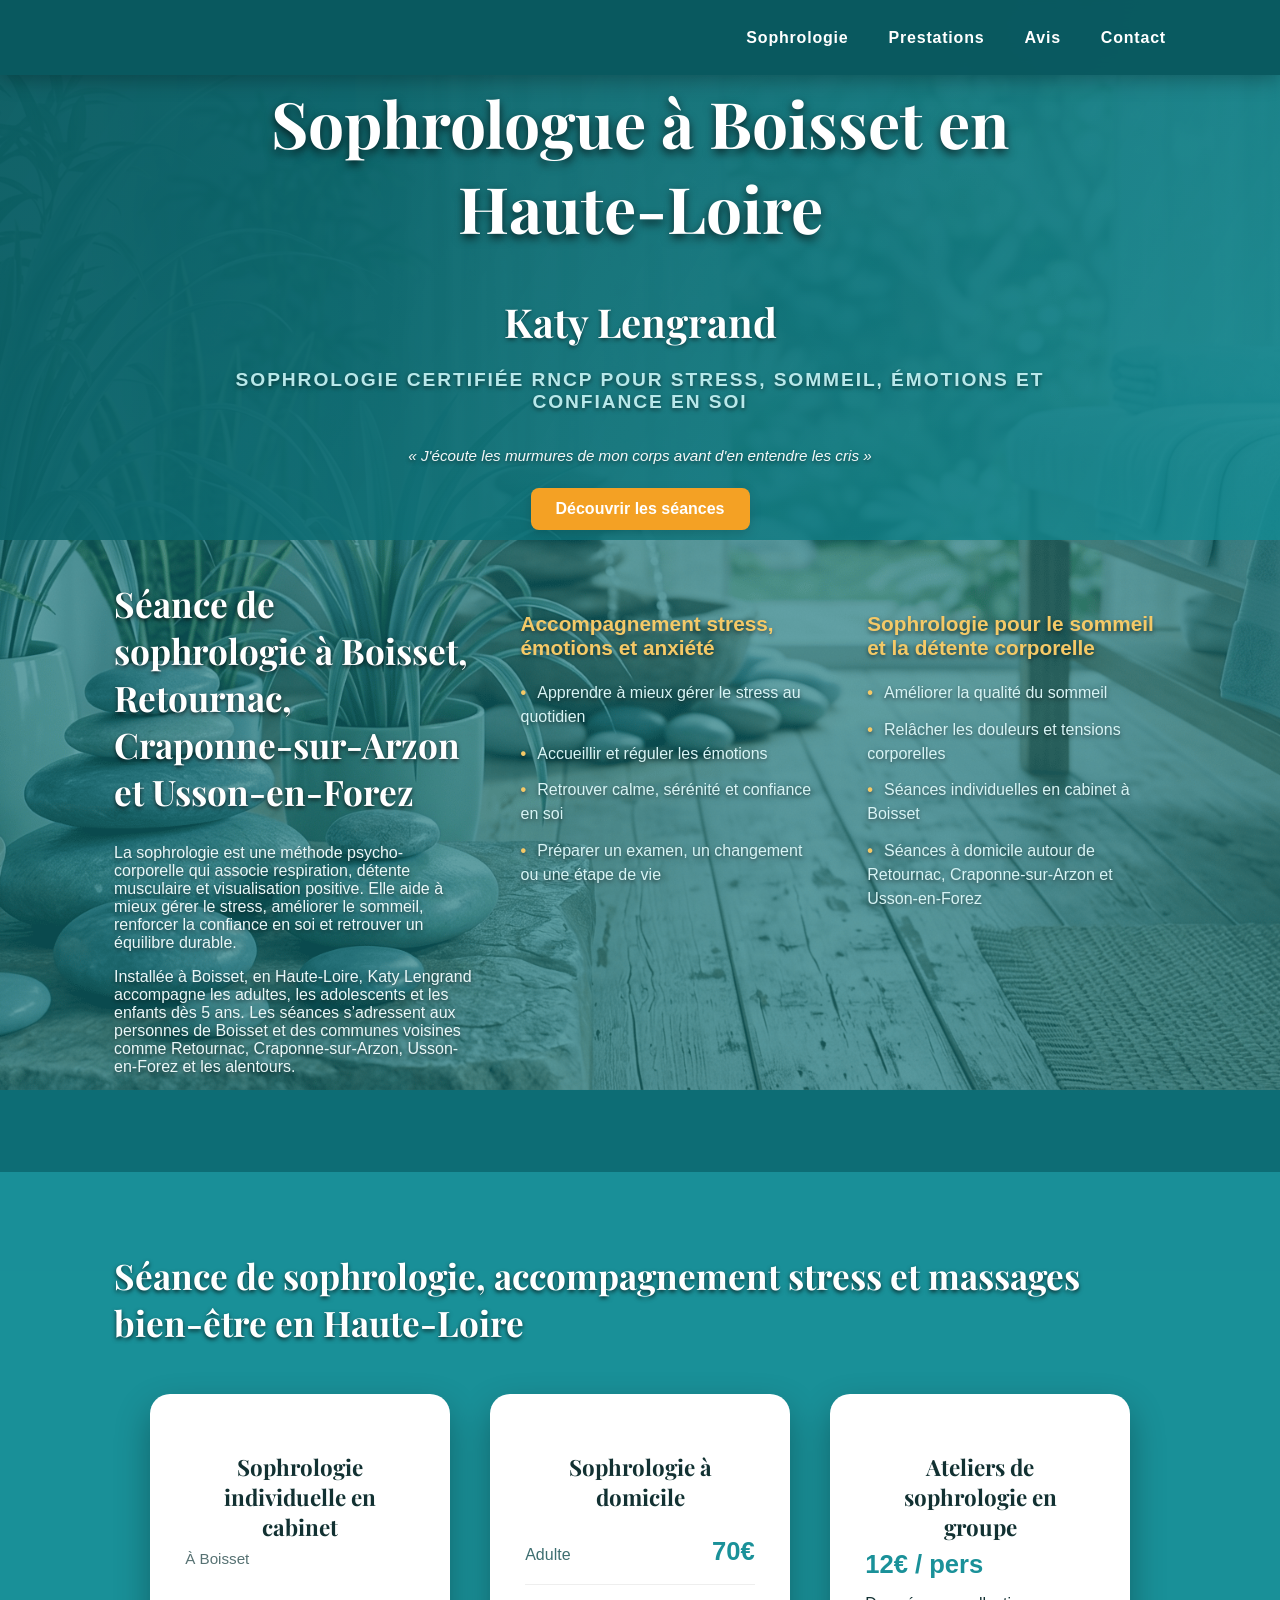
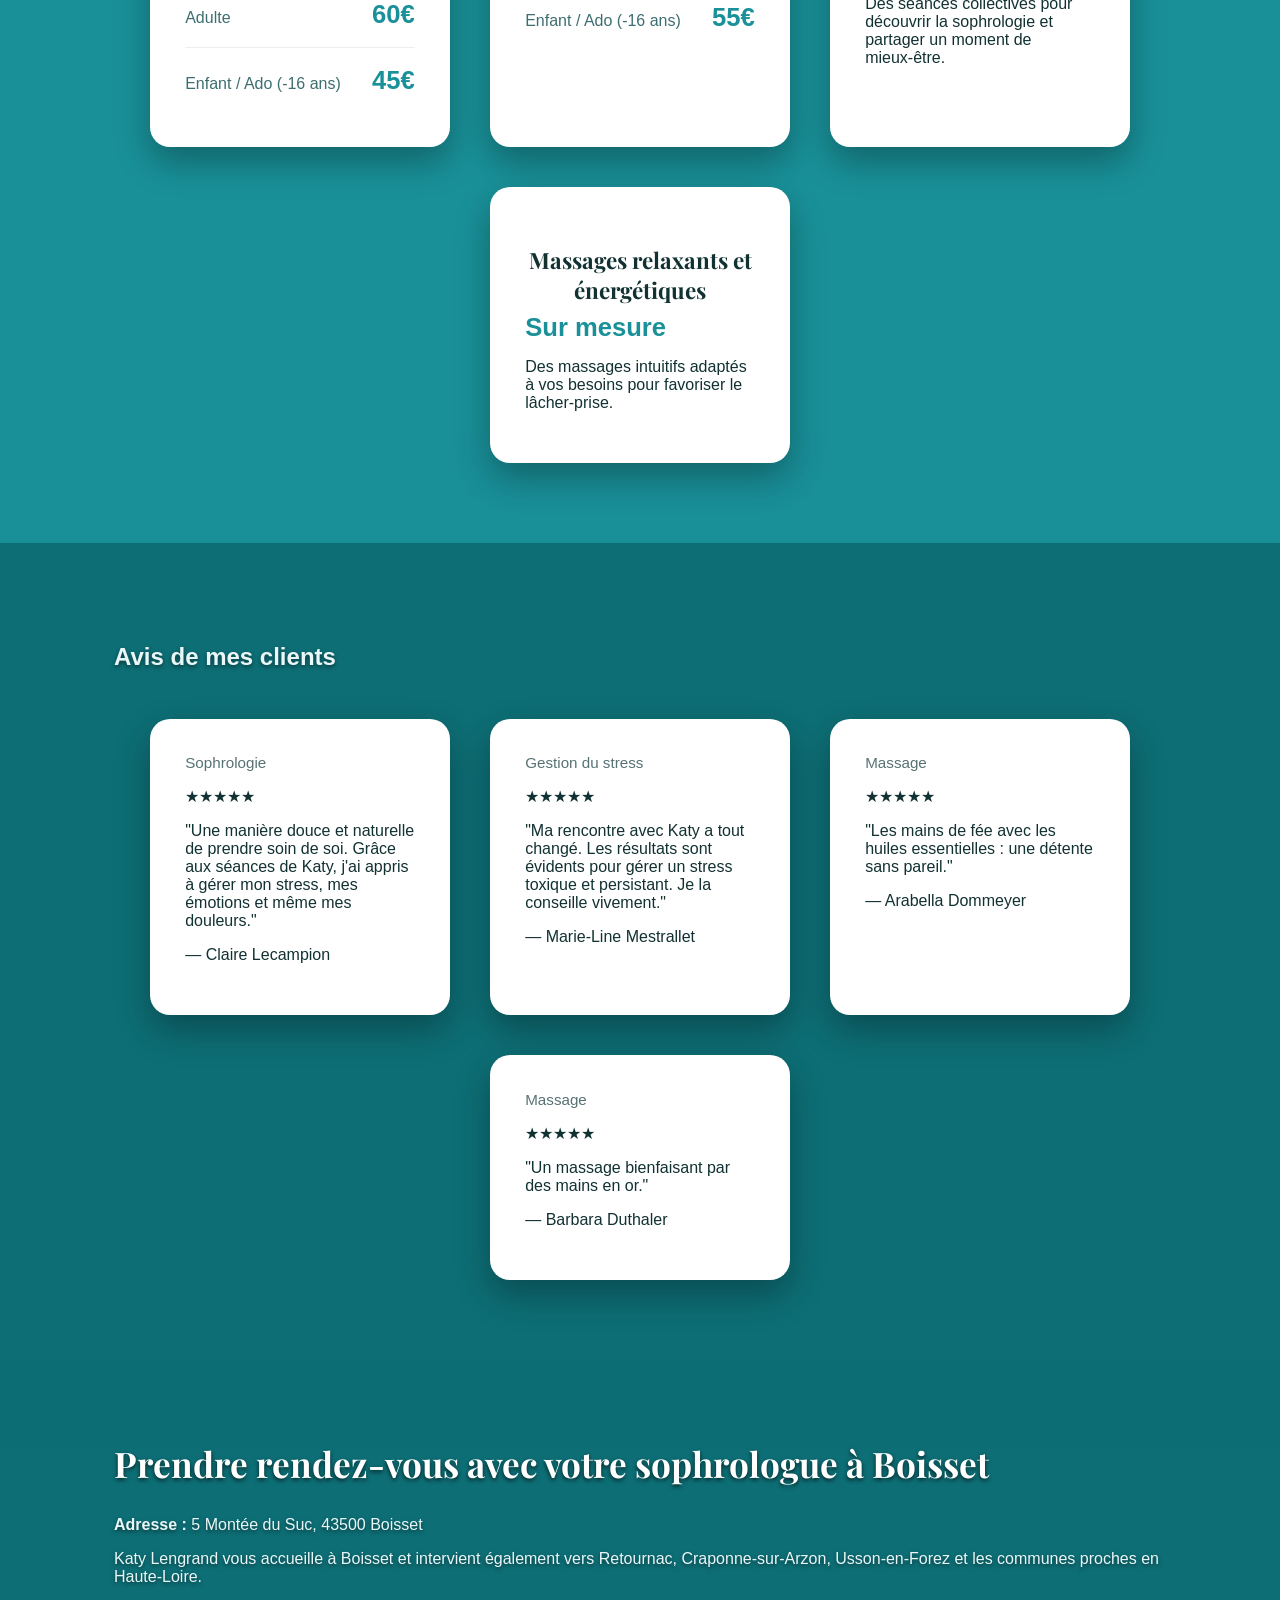
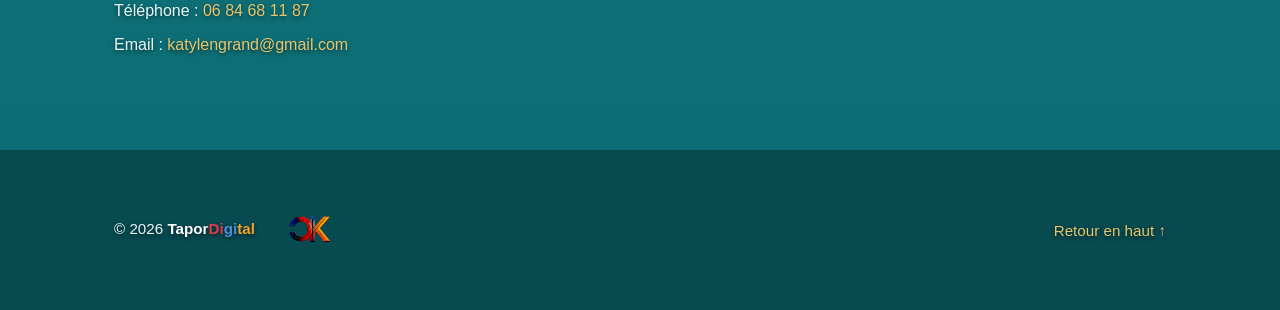
==== commit e1b9bfe9: "Update index.html" ====
--- a/index.html
+++ b/index.html
@@ -1,375 +1,221 @@
 <!DOCTYPE html>
-
 <html lang="fr">
-
 <head>
-
   <meta charset="UTF-8">
-
   <title>Sophrologue à Boisset en Haute-Loire | Stress, sommeil, confiance en soi</title>
-
   <meta name="viewport" content="width=device-width, initial-scale=1">
 
-
-
   <meta name="description" content="Katy Lengrand, sophrologue certifiée RNCP à Boisset en Haute-Loire. Séances de sophrologie pour stress, sommeil, émotions, confiance en soi, examens et mieux-être.">
-
   <meta name="keywords" content="sophrologue Boisset, sophrologie Boisset, sophrologue Haute-Loire, sophrologie Haute-Loire, gestion du stress, sommeil, confiance en soi, émotions, préparation examens, sophrologue Retournac, sophrologue Craponne-sur-Arzon, sophrologue Usson-en-Forez, massages énergétiques, Katy Lengrand">
 
-
-
   <link rel="stylesheet" href="style.css">
-
   <link href="https://fonts.googleapis.com/css2?family=Playfair+Display:wght@500;700&family=Montserrat:wght@300;400;600;700&display=swap" rel="stylesheet">
-
   <link rel="icon" type="image/png" href="favicon.png">
 
-
-
   <style>
-
     .hero { 
-
       min-height: 60vh; 
-
       display: flex; 
-
       align-items: center; 
-
       justify-content: center; 
-
       padding: 80px 0 40px 0; 
-
     }
-
     /* Correction mode paysage mobile */
-
     @media (max-height: 500px) and (orientation: landscape) {
-
       .hero { min-height: auto; padding: 120px 0 60px 0; }
-
       .hero-title { font-size: 1.8rem !important; }
-
     }
-
     .hero-content { text-align: center; display: flex; flex-direction: column; align-items: center; justify-content: center; width: 90%; margin: 0 auto; }
-
     .hero-title { font-size: clamp(2.2rem, 7vw, 4rem); margin-bottom: 0.3rem; }
-
     .hero-subtitle { font-family: 'Playfair Display', serif; font-size: clamp(1.3rem, 5vw, 2.5rem); white-space: nowrap; font-weight: 700; color: #ffffff; margin-bottom: 0.8rem; }
-
     .hero-certified { font-size: clamp(0.85rem, 3vw, 1.2rem); font-weight: 600; margin-bottom: 1.2rem; }
-
     .hero-quote { font-style: italic; margin-bottom: 1.5rem; max-width: 600px; font-size: 0.95rem; }
-
     .btn-primary { display: inline-block; padding: 12px 25px; background-color: #f4a124; color: #ffffff; text-decoration: none; border-radius: 8px; font-weight: 700; transition: transform 0.3s ease; box-shadow: 0 4px 12px rgba(0,0,0,0.15); }
-
     .section-sophro { padding-top: 40px !important; }
-
     .card-title { font-size: 1.4rem; font-family: 'Playfair Display', serif; font-weight: 700; color: var(--primary); margin-bottom: 0.5rem; text-align: center; }
-
   </style>
 
-
-
   <script type="application/ld+json">
-
   {
-
     "@context": "https://schema.org",
-
     "@type": "HealthAndBeautyBusiness",
-
     "name": "Katy Lengrand - Sophrologue à Boisset",
-
     "description": "Katy Lengrand, sophrologue certifiée RNCP à Boisset. Accompagnement en gestion du stress, sommeil, émotions et confiance en soi. Séances à Boisset, Retournac, Craponne-sur-Arzon et Usson-en-Forez.",
-
     "url": "https://www.katymieuxetre.fr/",
-
     "telephone": "+33684681187",
-
     "address": {
-
       "@type": "PostalAddress",
-
       "streetAddress": "5 Montée du Suc",
-
       "addressLocality": "Boisset",
-
       "postalCode": "43500",
-
       "addressRegion": "Auvergne-Rhône-Alpes",
-
       "addressCountry": "FR"
-
     },
-
     "geo": {
-
       "@type": "GeoCoordinates",
-
       "latitude": 45.3238,
-
       "longitude": 3.9829
-
     },
-
     "areaServed": [
-
       {"@type": "City", "name": "Boisset"},
-
       {"@type": "City", "name": "Retournac"},
-
       {"@type": "City", "name": "Craponne-sur-Arzon"},
-
       {"@type": "City", "name": "Usson-en-Forez"}
-
     ]
-
   }
-
   </script>
-
 </head>
-
 <body>
 
-
-
   <nav class="navbar">
-
     <div class="container nav-inner">
-
       <button class="nav-toggle" aria-label="Ouvrir le menu">☰</button>
-
       <ul class="nav-links">
-
         <li><a href="#sophrologie">Sophrologie</a></li>
-
         <li><a href="#prestations">Prestations</a></li>
-
+        <li><a href="#avis">Avis</a></li>
         <li><a href="#contact">Contact</a></li>
-
       </ul>
-
     </div>
-
   </nav>
 
-
-
   <header class="hero" id="top">
-
     <div class="hero-overlay">
-
       <div class="hero-content container">
-
         <h1 class="hero-title">Sophrologue à Boisset en Haute-Loire</h1>
-
         <p class="hero-subtitle">Katy Lengrand</p>
-
         <p class="hero-certified">Sophrologie certifiée RNCP pour stress, sommeil, émotions et confiance en soi</p>
-
         <p class="hero-quote">&laquo;&nbsp;J'écoute les murmures de mon corps avant d'en entendre les cris&nbsp;&raquo;</p>
-
         <a href="#prestations" class="btn btn-primary">Découvrir les séances</a>
-
-      </div>
-
+      </div>
     </div>
-
   </header>
 
-
-
   <main>
-
     <section id="sophrologie" class="section section-sophro">
-
       <div class="container sophro-grid">
-
-        <div>
-
+        <div>
           <h2>Séance de sophrologie à Boisset, Retournac, Craponne-sur-Arzon et Usson-en-Forez</h2>
-
           <p>La sophrologie est une méthode psycho-corporelle qui associe respiration, détente musculaire et visualisation positive. Elle aide à mieux gérer le stress, améliorer le sommeil, renforcer la confiance en soi et retrouver un équilibre durable.</p>
-
           <p>Installée à Boisset, en Haute-Loire, Katy Lengrand accompagne les adultes, les adolescents et les enfants dès 5 ans. Les séances s’adressent aux personnes de Boisset et des communes voisines comme Retournac, Craponne-sur-Arzon, Usson-en-Forez et les alentours.</p>
-
-        </div>
-
-        <div>
-
+        </div>
+        <div>
           <h3>Accompagnement stress, émotions et anxiété</h3>
-
           <ul class="bullet-list">
-
             <li>Apprendre à mieux gérer le stress au quotidien</li>
-
             <li>Accueillir et réguler les émotions</li>
-
             <li>Retrouver calme, sérénité et confiance en soi</li>
-
             <li>Préparer un examen, un changement ou une étape de vie</li>
-
           </ul>
-
-        </div>
-
-        <div>
-
+        </div>
+        <div>
           <h3>Sophrologie pour le sommeil et la détente corporelle</h3>
-
           <ul class="bullet-list">
-
             <li>Améliorer la qualité du sommeil</li>
-
             <li>Relâcher les douleurs et tensions corporelles</li>
-
             <li>Séances individuelles en cabinet à Boisset</li>
-
             <li>Séances à domicile autour de Retournac, Craponne-sur-Arzon et Usson-en-Forez</li>
-
           </ul>
-
-        </div>
-
-      </div>
-
-    </section>
-
-
+        </div>
+      </div>
+    </section>
 
     <section id="prestations" class="section section-prestations">
-
       <div class="container">
-
         <h2>Séance de sophrologie, accompagnement stress et massages bien-être en Haute-Loire</h2>
-
         <div class="cards">
-
-          <article class="card">
-
+          <article class="card">
             <p class="card-title">Sophrologie individuelle en cabinet</p>
-
             <p class="card-subtitle">À Boisset</p>
-
             <div class="card-tarif"><span class="tarif-label">Adulte</span><span class="card-price">60€</span></div>
-
             <div class="card-tarif"><span class="tarif-label">Enfant / Ado (-16 ans)</span><span class="card-price">45€</span></div>
-
-          </article>
-
-          <article class="card">
-
+          </article>
+          <article class="card">
             <p class="card-title">Sophrologie à domicile</p>
-
             <div class="card-tarif"><span class="tarif-label">Adulte</span><span class="card-price">70€</span></div>
-
             <div class="card-tarif"><span class="tarif-label">Enfant / Ado (-16 ans)</span><span class="card-price">55€</span></div>
-
-          </article>
-
-          <article class="card">
-
+          </article>
+          <article class="card">
             <p class="card-title">Ateliers de sophrologie en groupe</p>
-
             <p class="card-price">12€ / pers</p>
-
             <p>Des séances collectives pour découvrir la sophrologie et partager un moment de mieux-être.</p>
-
-          </article>
-
-          <article class="card">
-
+          </article>
+          <article class="card">
             <p class="card-title">Massages relaxants et énergétiques</p>
-
             <p class="card-price">Sur mesure</p>
-
             <p>Des massages intuitifs adaptés à vos besoins pour favoriser le lâcher-prise.</p>
-
-          </article>
-
-        </div>
-
-      </div>
-
-    </section>
-
-
+          </article>
+        </div>
+      </div>
+    </section>
+
+    <section id="avis" class="section section-avis">
+      <div class="container">
+        <h2>Avis de mes clients</h2>
+        <div class="cards">
+          <article class="card">
+            <p class="card-subtitle">Sophrologie</p>
+            <div class="card-stars">★★★★★</div>
+            <p class="card-quote">"Une manière douce et naturelle de prendre soin de soi. Grâce aux séances de Katy, j'ai appris à gérer mon stress, mes émotions et même mes douleurs."</p>
+            <p class="card-author">— Claire Lecampion</p>
+          </article>
+          <article class="card">
+            <p class="card-subtitle">Gestion du stress</p>
+            <div class="card-stars">★★★★★</div>
+            <p class="card-quote">"Ma rencontre avec Katy a tout changé. Les résultats sont évidents pour gérer un stress toxique et persistant. Je la conseille vivement."</p>
+            <p class="card-author">— Marie-Line Mestrallet</p>
+          </article>
+          <article class="card">
+            <p class="card-subtitle">Massage</p>
+            <div class="card-stars">★★★★★</div>
+            <p class="card-quote">"Les mains de fée avec les huiles essentielles : une détente sans pareil."</p>
+            <p class="card-author">— Arabella Dommeyer</p>
+          </article>
+          <article class="card">
+            <p class="card-subtitle">Massage</p>
+            <div class="card-stars">★★★★★</div>
+            <p class="card-quote">"Un massage bienfaisant par des mains en or."</p>
+            <p class="card-author">— Barbara Duthaler</p>
+          </article>
+        </div>
+      </div>
+    </section>
 
     <section id="contact" class="section section-contact">
-
       <div class="container contact-grid">
-
-        <div>
-
+        <div>
           <h2>Prendre rendez-vous avec votre sophrologue à Boisset</h2>
-
           <p><strong>Adresse :</strong> 5 Montée du Suc, 43500 Boisset</p>
-
           <p>Katy Lengrand vous accueille à Boisset et intervient également vers Retournac, Craponne-sur-Arzon, Usson-en-Forez et les communes proches en Haute-Loire.</p>
-
           <p>Téléphone : <a href="tel:0684681187">06 84 68 11 87</a></p>
-
           <p>Email : <a href="mailto:katylengrand@gmail.com">katylengrand@gmail.com</a></p>
-
-        </div>
-
-      </div>
-
-    </section>
-
+        </div>
+      </div>
+    </section>
   </main>
 
-
-
   <footer class="footer">
-
     <div class="container footer-inner">
-
       <p>&copy; <span id="year"></span>
-
         <a href="mailto:christapor@gmail.com?subject=Demande via site Katy" target="_blank" rel="noopener noreferrer" class="tapor-link">
-
           <span style="color:#ffffff;font-weight:700;">Tapor</span><span style="color:#e63946;font-weight:700;">Di</span><span style="color:#4a90d9;font-weight:700;">gi</span><span style="color:#f4a124;font-weight:700;">tal</span>
-
           <img src="logo.png" alt="Logo TaporDigital, création du site internet de Katy Lengrand sophrologue à Boisset" class="tapor-logo">
-
         </a>
-
       </p>
-
       <a href="#top" style="color:white; text-decoration:none;">Retour en haut ↑</a>
-
     </div>
-
   </footer>
 
-
-
   <script>
-
     document.getElementById('year').textContent = new Date().getFullYear();
-
     var toggle = document.querySelector('.nav-toggle');
-
     var links  = document.querySelector('.nav-links');
-
     if (toggle && links) {
-
       toggle.addEventListener('click', function() { links.classList.toggle('nav-open'); });
-
       document.querySelectorAll('.nav-links a').forEach(function(link) {
-
         link.addEventListener('click', function() { links.classList.remove('nav-open'); });
-
       });
-
     }
-
   </script>
-
 </body>
-
 </html>
--- a/style.css
+++ b/style.css
@@ -1,52 +1,470 @@
 /* =========================================
-   REVIEWS SECTION (Ajout)
+
+   1. VARIABLES & RESET 
+
    ========================================= */
-.section-reviews { background: rgba(13,110,117,0.98); }
-
-.reviews-grid { 
-  display: grid; 
-  gap: 2rem; 
+
+:root {
+
+  --bg-dark: #0d6e75;
+
+  --bg-light: #1a9199;
+
+  --accent: #f4c967;
+
+  --white: #ffffff;
+
+  --text-main: #eaf7f8;
+
+  --text-dark: #123132;
+
+  --card-bg: #ffffff;
+
+  --shadow: 0 10px 30px rgba(0,0,0,0.3);
+
+  --nav-h: 75px;
+
+}
+
+
+
+*, *::before, *::after { box-sizing: border-box; }
+
+
+
+body {
+
+  margin: 0;
+
+  font-family: 'Montserrat', sans-serif;
+
+  color: var(--text-main);
+
+  background-color: var(--bg-dark);
+
+}
+
+
+
+/* IMAGE DE FOND FILIGRANE (body::before)
+
+   MODIFICATION MAJEURE : Opacité réduite à 0.35 pour garantir la lisibilité
+
+   ========================================================================= */
+
+body::before {
+
+  content: "";
+
+  position: fixed;
+
+  top: 50%; left: 50%;
+
+  transform: translate(-50%, -50%);
+
+  width: 100vmax; height: 100vmax;
+
+  background: url("image1.png") center/cover no-repeat;
+
+  /* MODIFICATION : On la rend beaucoup plus discrète (avant 0.70) */
+
+  opacity: 0.35; 
+
+  pointer-events: none;
+
+  z-index: 0;
+
+}
+
+
+
+.container {
+
+  width: 100%; max-width: 1100px;
+
+  margin: 0 auto; padding: 0 1.5rem;
+
+  position: relative; z-index: 1;
+
+  /* LISIBILITÉ : Ombre portée pour bien découper le texte */
+
+  text-shadow: 0 2px 4px rgba(0,0,0,0.5);
+
+}
+
+.section { padding: 5rem 0; }
+
+
+
+/* NAVBAR */
+
+.navbar {
+
+  position: fixed; top: 0; left: 0; width: 100%;
+
+  height: var(--nav-h); z-index: 1000;
+
+  /* Fond presque opaque pour la lisibilité du menu mobile */
+
+  background: rgba(10,90,96,0.99);
+
+  backdrop-filter: blur(15px);
+
+  box-shadow: 0 4px 20px rgba(0,0,0,0.3);
+
+}
+
+.nav-inner {
+
+  display: flex; align-items: center; justify-content: flex-end;
+
+  height: var(--nav-h);
+
+}
+
+.nav-links { display: flex; list-style: none; gap: 2.5rem; margin: 0; padding: 0; }
+
+.nav-links a { 
+
+  color: var(--white); 
+
+  text-decoration: none; 
+
+  font-weight: 600; 
+
+  letter-spacing: 0.05em;
+
+  text-shadow: none;
+
+}
+
+.nav-links a:hover { color: var(--accent); }
+
+
+
+.nav-toggle {
+
+  display: none; font-size: 2.2rem; border: none;
+
+  background: none; color: var(--accent); cursor: pointer;
+
+}
+
+
+
+/* HERO - CORRECTION PC */
+
+.hero {
+
+  position: relative; 
+
+  padding-top: var(--nav-h);
+
+  min-height: 50vh;
+
+  background: url("image.jpg") center/cover no-repeat fixed;
+
+  color: var(--white); overflow: hidden;
+
+}
+
+.hero-overlay {
+
+  position: absolute; inset: 0;
+
+  background: linear-gradient(120deg, rgba(10,90,96,0.92), rgba(20,140,148,0.8));
+
+}
+
+.hero-content {
+
+  position: relative; 
+
+  min-height: calc(50vh - var(--nav-h));
+
+  display: flex; flex-direction: column; justify-content: center;
+
+  max-width: 850px; z-index: 2; 
+
+  padding: 5rem 0 3rem; /* Suffisant pour que Katy Lengrand ne touche plus le menu sur PC */
+
+}
+
+.hero-title { 
+
+  font-family: 'Playfair Display', serif; 
+
+  font-size: clamp(2.8rem, 7vw, 5rem); 
+
+  margin: 0; 
+
+  text-shadow: 0 4px 10px rgba(0,0,0,0.7);
+
+}
+
+.hero-certified { 
+
+  font-size: 1.3rem; text-transform: uppercase; color: #b8e8ea; 
+
+  margin: 0.5rem 0 0.2rem; letter-spacing: 0.1em;
+
+}
+
+.hero-massages { 
+
+  font-size: 1.5rem; text-transform: uppercase; color: var(--accent); 
+
+  margin-bottom: 1.5rem; letter-spacing: 0.2em; font-weight: 600;
+
+}
+
+.hero-quote { font-style: italic; font-size: 1.1rem; margin-bottom: 2rem; opacity: 0.95; }
+
+
+
+/* BOUTONS */
+
+.btn {
+
+  display: inline-block; padding: 0.9rem 2rem; border-radius: 999px;
+
+  font-weight: 700; text-decoration: none; transition: 0.3s; cursor: pointer; border: none;
+
+  text-shadow: none;
+
+}
+
+.btn-primary { background: var(--accent); color: #123132; box-shadow: var(--shadow); }
+
+.btn-primary:hover { transform: translateY(-3px); box-shadow: 0 15px 30px rgba(0,0,0,0.5); }
+
+
+
+/* SECTIONS - LISIBILITÉ AMÉLIORÉE 
+
+   Réglages maintenus pour créer un fond uni
+
+   ================================================ */
+
+.section-sophro, .section-contact { background: rgba(13,110,117,0.96); }
+
+.section-prestations { background: rgba(26,145,153,0.96); }
+
+
+
+.section-sophro h2, .section-prestations h2, .section-contact h2 {
+
+  font-family: 'Playfair Display', serif; font-size: 2.2rem; margin-top: 0; 
+
+  color: var(--white);
+
+  text-shadow: 0 2px 4px rgba(0,0,0,0.7);
+
+}
+
+.section-sophro h3 { color: var(--accent); font-size: 1.3rem; margin-top: 2rem; }
+
+
+
+.bullet-list { list-style: none; padding: 0; }
+
+.bullet-list li { margin-bottom: 0.8rem; line-height: 1.5; color: #d8f4f5; }
+
+.bullet-list li::before { content: "•"; color: var(--accent); margin-right: 0.7rem; font-weight: bold; }
+
+
+
+.sophro-grid { display: grid; gap: 3rem; }
+
+@media (min-width: 768px) { .sophro-grid { grid-template-columns: 1.2fr 1fr 1fr; } }
+
+
+
+/* CARTES - ESPACEMENT (Inchangé)
+
+   ============================== */
+
+.cards { 
+
+  display: flex; 
+
+  flex-wrap: wrap; 
+
+  gap: 2.5rem; /* Espace généreux entre les cartes (Gap) */
+
+  justify-content: center; 
+
   margin-top: 3rem; 
-}
-
-@media (min-width: 768px) {
-  .reviews-grid { grid-template-columns: repeat(2, 1fr); }
-}
-
-.review-card { 
-  background: var(--white); 
-  color: var(--text-dark); 
-  padding: 2rem; 
+
+}
+
+.card {
+
+  background: var(--white); color: var(--text-dark);
+
   border-radius: 20px; 
-  box-shadow: var(--shadow);
-  text-shadow: none;
-  border-left: 6px solid var(--accent);
-  display: flex;
-  flex-direction: column;
-}
-
-.review-stars { color: var(--accent); font-size: 1.2rem; margin-bottom: 0.8rem; }
-.review-text { font-style: italic; line-height: 1.6; margin-bottom: 1.5rem; flex-grow: 1; color: #334e4f; }
-.review-author { font-family: 'Playfair Display', serif; font-weight: 700; color: var(--bg-dark); font-size: 1.1rem; }
-
-.google-badge { text-align: center; margin-top: 3rem; }
-.google-badge a { 
-  color: var(--accent); 
-  text-decoration: underline; 
-  font-weight: 600;
-  font-size: 0.9rem;
-}
-
-/* CONSERVE TOUT TON CODE D'ORIGINE ET AJOUTE JUSTE CECI À LA FIN */
-
-.section-avis { background: rgba(26,145,153,0.96); } /* Même fond que prestations pour l'unité */
-
-.card-stars { color: var(--accent); font-size: 1.2rem; margin-bottom: 0.5rem; text-align: center; }
-
-.card-author { 
-  margin-top: 1rem; 
-  font-weight: 700; 
-  color: #0a5a60; 
-  text-align: right; 
-  font-family: 'Playfair Display', serif; 
-}
+
+  padding: 2.2rem; /* Plus de padding interne */
+
+  flex: 1 1 260px; /* Base un peu plus large */
+
+  max-width: 300px;
+
+  box-shadow: 0 15px 35px rgba(0,0,0,0.3);
+
+  text-shadow: none; /* Crucial pour le texte sombre sur fond blanc */
+
+  transition: transform 0.3s ease;
+
+}
+
+.card:hover { transform: translateY(-5px); }
+
+
+
+.card h3 { margin-top: 0; color: #0a5a60; font-size: 1.5rem; margin-bottom: 0.5rem; }
+
+.card-subtitle { margin-top: 0; font-size: 0.95rem; color: #577273; margin-bottom: 1rem; }
+
+.card-price { font-weight: 800; font-size: 1.6rem; color: #1a9199; margin: 0.5rem 0; display: block; }
+
+.card-tarif { 
+
+  display: flex; 
+
+  justify-content: space-between; 
+
+  align-items: baseline;
+
+  border-bottom: 1px solid #eee; 
+
+  padding: 0.6rem 0; 
+
+}
+
+.card-tarif:last-of-type { border-bottom: none; }
+
+.tarif-label { font-size: 1rem; color: #3d6e70; }
+
+
+
+/* FOOTER */
+
+.footer { background: #074a50; padding: 2.5rem 0; font-size: 0.95rem; text-shadow: none; position: relative; z-index: 1; }
+
+.footer-inner { display: flex; justify-content: space-between; align-items: center; }
+
+.footer a { color: var(--accent); text-decoration: none; }
+
+.tapor-logo { height: 50px; margin-left: 12px; transition: 0.8s; vertical-align: middle; }
+
+.tapor-link:hover .tapor-logo { transform: scale(1.8) rotate(360deg); }
+
+
+
+/* MOBILE - XIAOMI 14T PRO */
+
+@media (max-width: 767px) {
+
+  .hero { min-height: 45vh; }
+
+  
+
+  .hero-content { 
+
+    padding-top: 6rem; 
+
+    text-align: center; 
+
+    min-height: calc(45vh - var(--nav-h));
+
+  }
+
+
+
+  /* RE-AJOUT DE LA CITATION POUR MOBILE */
+
+  .hero-quote { 
+
+    white-space: normal !important; /* Permet le retour à la ligne */
+
+    font-size: 0.95rem; 
+
+    line-height: 1.5;
+
+    margin: 0 auto 2.5rem;
+
+    max-width: 90%; /* Pour laisser une petite marge sur les côtés */
+
+    display: block;
+
+  }
+
+
+
+  .nav-toggle { display: block; }
+
+  
+
+  .nav-links {
+
+    position: fixed; top: var(--nav-h); left: 0; width: 100%;
+
+    flex-direction: column; background: #0a5a60;
+
+    max-height: 0; overflow: hidden; transition: 0.4s;
+
+    text-shadow: none;
+
+  }
+
+  
+
+  .nav-links.nav-open { max-height: 350px; padding: 2rem; border-bottom: 3px solid var(--accent); }
+
+  
+
+  .nav-links a { 
+
+    color: white !important; 
+
+    font-size: 1.3rem; 
+
+    padding: 0.8rem 0; 
+
+    display: block; 
+
+  }
+
+  
+
+  .cards { gap: 1.5rem; } 
+
+  .card { padding: 1.8rem; }
+
+  
+
+  .footer-inner { flex-direction: column; gap: 1.5rem; text-align: center; }
+
+}
+
+/* Modification de la couleur des liens de contact uniquement */
+
+footer a, a[href^="tel:"], a[href^="mailto:"] {
+
+  color: #e9c46a !important;
+
+  text-decoration: none !important;
+
+}
+
+
+
+/* Garde la couleur même après avoir cliqué */
+
+footer a:visited, a[href^="tel:"]:visited, a[href^="mailto:"]:visited {
+
+  color: #e9c46a !important;
+
+}
+
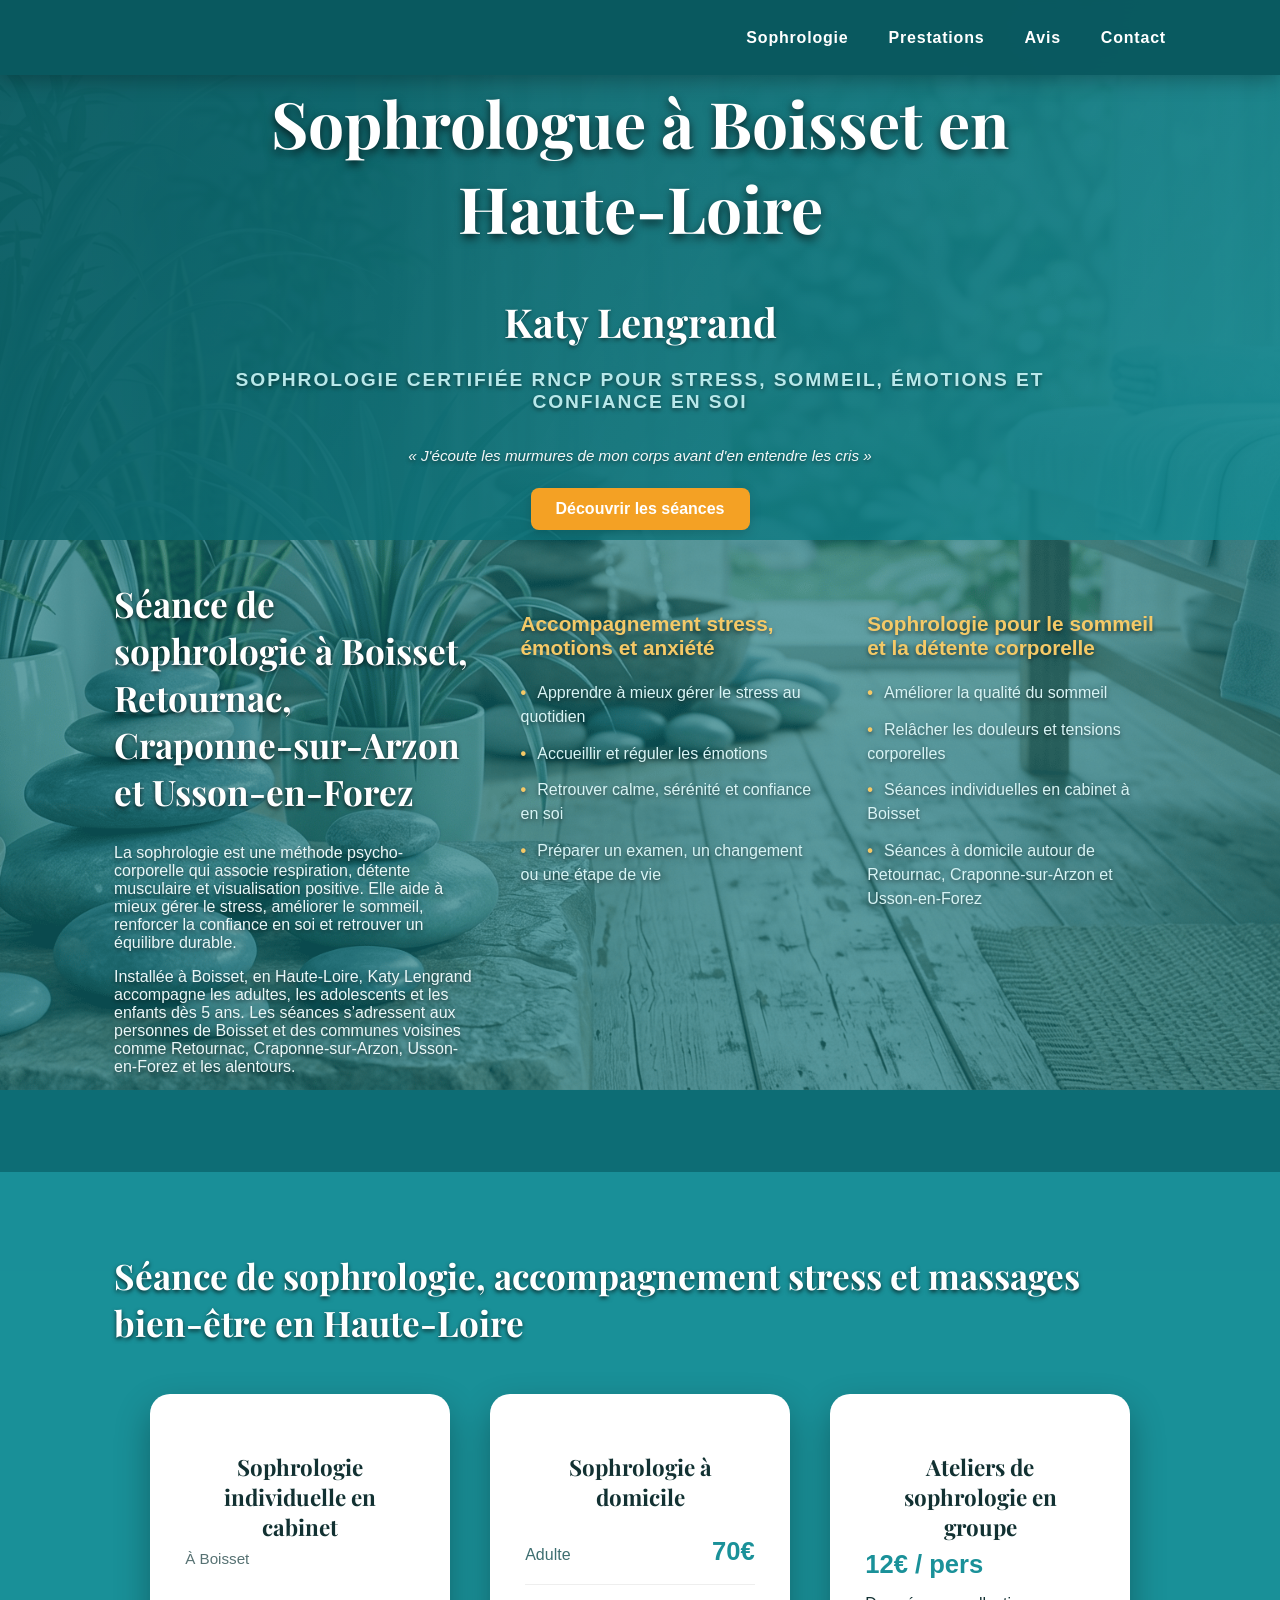
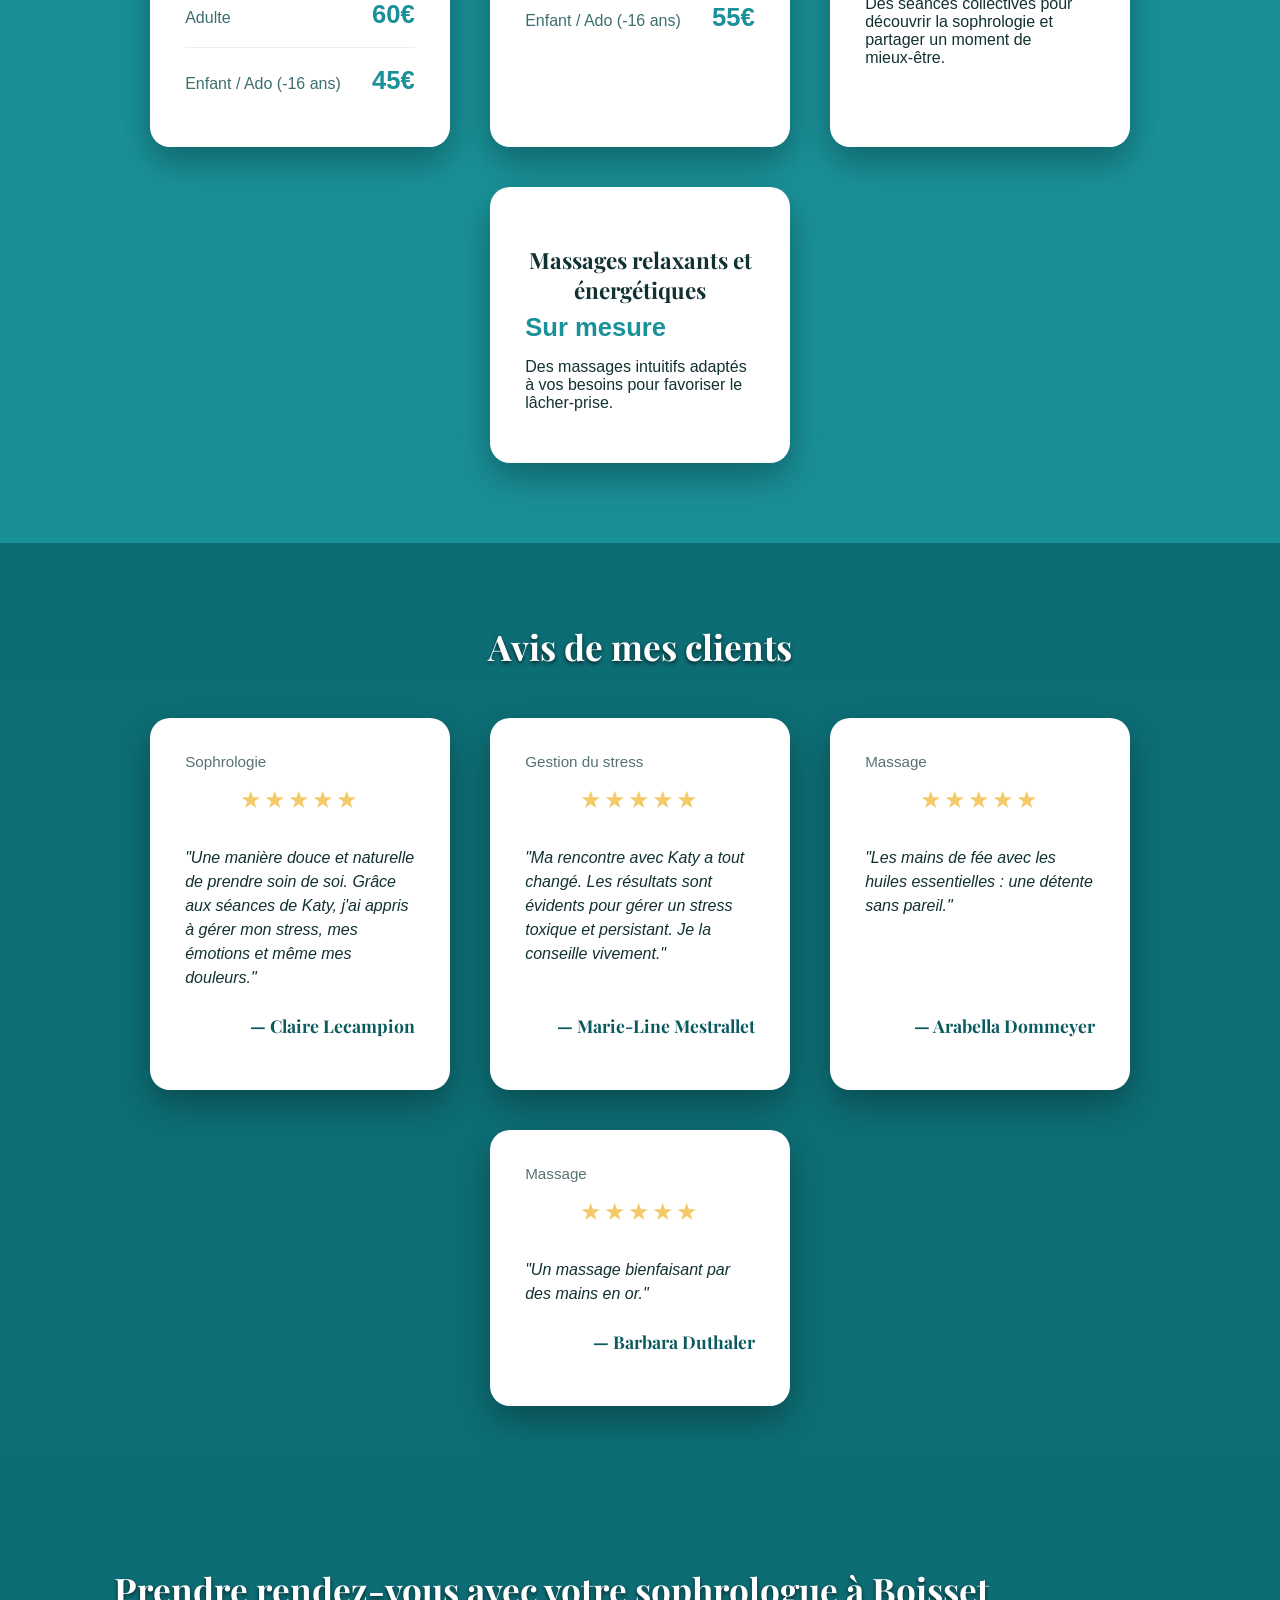
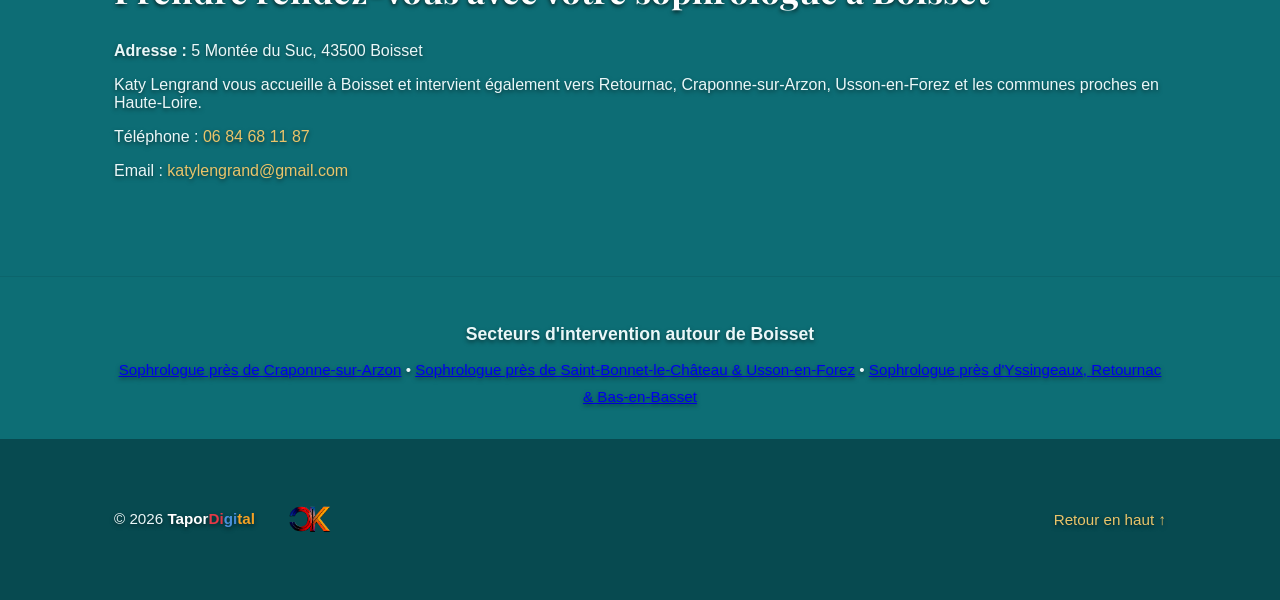
==== commit 54e483e0: "Update index.html" ====
--- a/index.html
+++ b/index.html
@@ -6,8 +6,9 @@
   <meta name="viewport" content="width=device-width, initial-scale=1">
 
   <meta name="description" content="Katy Lengrand, sophrologue certifiée RNCP à Boisset en Haute-Loire. Séances de sophrologie pour stress, sommeil, émotions, confiance en soi, examens et mieux-être.">
-  <meta name="keywords" content="sophrologue Boisset, sophrologie Boisset, sophrologue Haute-Loire, sophrologie Haute-Loire, gestion du stress, sommeil, confiance en soi, émotions, préparation examens, sophrologue Retournac, sophrologue Craponne-sur-Arzon, sophrologue Usson-en-Forez, massages énergétiques, Katy Lengrand">
-
+  <meta name="keywords" content="sophrologue Boisset, sophrologie Boisset, sophrologue Haute-Loire, sophrologie Haute-Loire, gestion du stress, sommeil, confiance en soi, émotions, préparation examens, sophrologue Retournac, sophrologue Craponne-sur-Arzon, sophrologue Usson-en-Forez, sophrologue Saint-Bonnet-le-Château, sophrologue Yssingeaux, massages énergétiques, Katy Lengrand">
+
+  <link rel="canonical" href="https://www.katymieuxetre.fr/">
   <link rel="stylesheet" href="style.css">
   <link href="https://fonts.googleapis.com/css2?family=Playfair+Display:wght@500;700&family=Montserrat:wght@300;400;600;700&display=swap" rel="stylesheet">
   <link rel="icon" type="image/png" href="favicon.png">
@@ -33,6 +34,9 @@
     .btn-primary { display: inline-block; padding: 12px 25px; background-color: #f4a124; color: #ffffff; text-decoration: none; border-radius: 8px; font-weight: 700; transition: transform 0.3s ease; box-shadow: 0 4px 12px rgba(0,0,0,0.15); }
     .section-sophro { padding-top: 40px !important; }
     .card-title { font-size: 1.4rem; font-family: 'Playfair Display', serif; font-weight: 700; color: var(--primary); margin-bottom: 0.5rem; text-align: center; }
+    .section-secteurs { padding: 1.8rem 0; border-top: 1px solid rgba(0,0,0,0.08); text-align: center; }
+    .section-secteurs h3 { font-size: 1.1rem; margin-bottom: 0.7rem; }
+    .section-secteurs p { font-size: 0.95rem; line-height: 1.8; margin: 0; }
   </style>
 
   <script type="application/ld+json">
@@ -40,9 +44,10 @@
     "@context": "https://schema.org",
     "@type": "HealthAndBeautyBusiness",
     "name": "Katy Lengrand - Sophrologue à Boisset",
-    "description": "Katy Lengrand, sophrologue certifiée RNCP à Boisset. Accompagnement en gestion du stress, sommeil, émotions et confiance en soi. Séances à Boisset, Retournac, Craponne-sur-Arzon et Usson-en-Forez.",
+    "description": "Katy Lengrand, sophrologue certifiée RNCP à Boisset. Accompagnement en gestion du stress, sommeil, émotions et confiance en soi. Séances à Boisset, Craponne-sur-Arzon, Saint-Bonnet-le-Château, Usson-en-Forez, Retournac, Bas-en-Basset et Yssingeaux.",
     "url": "https://www.katymieuxetre.fr/",
     "telephone": "+33684681187",
+    "email": "katylengrand@gmail.com",
     "address": {
       "@type": "PostalAddress",
       "streetAddress": "5 Montée du Suc",
@@ -58,9 +63,13 @@
     },
     "areaServed": [
       {"@type": "City", "name": "Boisset"},
+      {"@type": "City", "name": "Craponne-sur-Arzon"},
+      {"@type": "City", "name": "Saint-Bonnet-le-Château"},
+      {"@type": "City", "name": "Usson-en-Forez"},
+      {"@type": "City", "name": "Yssingeaux"},
       {"@type": "City", "name": "Retournac"},
-      {"@type": "City", "name": "Craponne-sur-Arzon"},
-      {"@type": "City", "name": "Usson-en-Forez"}
+      {"@type": "City", "name": "Bas-en-Basset"},
+      {"@type": "City", "name": "Tiranges"}
     ]
   }
   </script>
@@ -190,6 +199,17 @@
           <p>Téléphone : <a href="tel:0684681187">06 84 68 11 87</a></p>
           <p>Email : <a href="mailto:katylengrand@gmail.com">katylengrand@gmail.com</a></p>
         </div>
+      </div>
+    </section>
+
+    <section class="section section-secteurs">
+      <div class="container">
+        <h3>Secteurs d'intervention autour de Boisset</h3>
+        <p>
+          <a href="sophrologue-craponne-sur-arzon.html">Sophrologue près de Craponne-sur-Arzon</a> &bull;
+          <a href="sophrologue-saint-bonnet-le-chateau.html">Sophrologue près de Saint-Bonnet-le-Château &amp; Usson-en-Forez</a> &bull;
+          <a href="sophrologue-yssingeaux-retournac.html">Sophrologue près d'Yssingeaux, Retournac &amp; Bas-en-Basset</a>
+        </p>
       </div>
     </section>
   </main>
--- a/style.css
+++ b/style.css
@@ -1,470 +1,245 @@
 /* =========================================
-
    1. VARIABLES & RESET 
-
    ========================================= */
-
 :root {
-
   --bg-dark: #0d6e75;
-
   --bg-light: #1a9199;
-
   --accent: #f4c967;
-
   --white: #ffffff;
-
   --text-main: #eaf7f8;
-
   --text-dark: #123132;
-
   --card-bg: #ffffff;
-
   --shadow: 0 10px 30px rgba(0,0,0,0.3);
-
   --nav-h: 75px;
-
-}
-
-
+}
 
 *, *::before, *::after { box-sizing: border-box; }
 
-
-
 body {
-
   margin: 0;
-
   font-family: 'Montserrat', sans-serif;
-
   color: var(--text-main);
-
   background-color: var(--bg-dark);
-
-}
-
-
+}
 
 /* IMAGE DE FOND FILIGRANE (body::before)
-
    MODIFICATION MAJEURE : Opacité réduite à 0.35 pour garantir la lisibilité
-
    ========================================================================= */
-
 body::before {
-
   content: "";
-
   position: fixed;
-
   top: 50%; left: 50%;
-
   transform: translate(-50%, -50%);
-
   width: 100vmax; height: 100vmax;
-
   background: url("image1.png") center/cover no-repeat;
-
   /* MODIFICATION : On la rend beaucoup plus discrète (avant 0.70) */
-
   opacity: 0.35; 
-
   pointer-events: none;
-
   z-index: 0;
-
-}
-
-
+}
 
 .container {
-
   width: 100%; max-width: 1100px;
-
   margin: 0 auto; padding: 0 1.5rem;
-
   position: relative; z-index: 1;
-
   /* LISIBILITÉ : Ombre portée pour bien découper le texte */
-
   text-shadow: 0 2px 4px rgba(0,0,0,0.5);
-
-}
-
+}
 .section { padding: 5rem 0; }
 
-
-
 /* NAVBAR */
-
 .navbar {
-
   position: fixed; top: 0; left: 0; width: 100%;
-
   height: var(--nav-h); z-index: 1000;
-
   /* Fond presque opaque pour la lisibilité du menu mobile */
-
   background: rgba(10,90,96,0.99);
-
   backdrop-filter: blur(15px);
-
   box-shadow: 0 4px 20px rgba(0,0,0,0.3);
-
-}
-
+}
 .nav-inner {
-
   display: flex; align-items: center; justify-content: flex-end;
-
   height: var(--nav-h);
-
-}
-
+}
 .nav-links { display: flex; list-style: none; gap: 2.5rem; margin: 0; padding: 0; }
-
 .nav-links a { 
-
   color: var(--white); 
-
   text-decoration: none; 
-
   font-weight: 600; 
-
   letter-spacing: 0.05em;
-
   text-shadow: none;
-
-}
-
+}
 .nav-links a:hover { color: var(--accent); }
 
-
-
 .nav-toggle {
-
   display: none; font-size: 2.2rem; border: none;
-
   background: none; color: var(--accent); cursor: pointer;
-
-}
-
-
+}
 
 /* HERO - CORRECTION PC */
-
 .hero {
-
   position: relative; 
-
   padding-top: var(--nav-h);
-
   min-height: 50vh;
-
   background: url("image.jpg") center/cover no-repeat fixed;
-
   color: var(--white); overflow: hidden;
-
-}
-
+}
 .hero-overlay {
-
   position: absolute; inset: 0;
-
   background: linear-gradient(120deg, rgba(10,90,96,0.92), rgba(20,140,148,0.8));
-
-}
-
+}
 .hero-content {
-
   position: relative; 
-
   min-height: calc(50vh - var(--nav-h));
-
   display: flex; flex-direction: column; justify-content: center;
-
   max-width: 850px; z-index: 2; 
-
   padding: 5rem 0 3rem; /* Suffisant pour que Katy Lengrand ne touche plus le menu sur PC */
-
-}
-
+}
 .hero-title { 
-
   font-family: 'Playfair Display', serif; 
-
   font-size: clamp(2.8rem, 7vw, 5rem); 
-
   margin: 0; 
-
   text-shadow: 0 4px 10px rgba(0,0,0,0.7);
-
-}
-
+}
 .hero-certified { 
-
   font-size: 1.3rem; text-transform: uppercase; color: #b8e8ea; 
-
   margin: 0.5rem 0 0.2rem; letter-spacing: 0.1em;
-
-}
-
+}
 .hero-massages { 
-
   font-size: 1.5rem; text-transform: uppercase; color: var(--accent); 
-
   margin-bottom: 1.5rem; letter-spacing: 0.2em; font-weight: 600;
-
-}
-
+}
 .hero-quote { font-style: italic; font-size: 1.1rem; margin-bottom: 2rem; opacity: 0.95; }
 
-
-
 /* BOUTONS */
-
 .btn {
-
   display: inline-block; padding: 0.9rem 2rem; border-radius: 999px;
-
   font-weight: 700; text-decoration: none; transition: 0.3s; cursor: pointer; border: none;
-
   text-shadow: none;
-
-}
-
+}
 .btn-primary { background: var(--accent); color: #123132; box-shadow: var(--shadow); }
-
 .btn-primary:hover { transform: translateY(-3px); box-shadow: 0 15px 30px rgba(0,0,0,0.5); }
 
-
-
 /* SECTIONS - LISIBILITÉ AMÉLIORÉE 
-
    Réglages maintenus pour créer un fond uni
-
    ================================================ */
-
 .section-sophro, .section-contact { background: rgba(13,110,117,0.96); }
-
 .section-prestations { background: rgba(26,145,153,0.96); }
 
-
-
 .section-sophro h2, .section-prestations h2, .section-contact h2 {
-
   font-family: 'Playfair Display', serif; font-size: 2.2rem; margin-top: 0; 
-
   color: var(--white);
-
   text-shadow: 0 2px 4px rgba(0,0,0,0.7);
-
-}
-
+}
 .section-sophro h3 { color: var(--accent); font-size: 1.3rem; margin-top: 2rem; }
 
-
-
 .bullet-list { list-style: none; padding: 0; }
-
 .bullet-list li { margin-bottom: 0.8rem; line-height: 1.5; color: #d8f4f5; }
-
 .bullet-list li::before { content: "•"; color: var(--accent); margin-right: 0.7rem; font-weight: bold; }
 
-
-
 .sophro-grid { display: grid; gap: 3rem; }
-
 @media (min-width: 768px) { .sophro-grid { grid-template-columns: 1.2fr 1fr 1fr; } }
 
-
-
 /* CARTES - ESPACEMENT (Inchangé)
-
    ============================== */
-
 .cards { 
-
   display: flex; 
-
   flex-wrap: wrap; 
-
   gap: 2.5rem; /* Espace généreux entre les cartes (Gap) */
-
   justify-content: center; 
-
   margin-top: 3rem; 
-
-}
-
+}
 .card {
-
   background: var(--white); color: var(--text-dark);
-
   border-radius: 20px; 
-
   padding: 2.2rem; /* Plus de padding interne */
-
   flex: 1 1 260px; /* Base un peu plus large */
-
   max-width: 300px;
-
   box-shadow: 0 15px 35px rgba(0,0,0,0.3);
-
   text-shadow: none; /* Crucial pour le texte sombre sur fond blanc */
-
   transition: transform 0.3s ease;
-
-}
-
+}
 .card:hover { transform: translateY(-5px); }
 
-
-
 .card h3 { margin-top: 0; color: #0a5a60; font-size: 1.5rem; margin-bottom: 0.5rem; }
-
 .card-subtitle { margin-top: 0; font-size: 0.95rem; color: #577273; margin-bottom: 1rem; }
-
 .card-price { font-weight: 800; font-size: 1.6rem; color: #1a9199; margin: 0.5rem 0; display: block; }
-
 .card-tarif { 
-
   display: flex; 
-
   justify-content: space-between; 
-
   align-items: baseline;
-
   border-bottom: 1px solid #eee; 
-
   padding: 0.6rem 0; 
-
-}
-
+}
 .card-tarif:last-of-type { border-bottom: none; }
-
 .tarif-label { font-size: 1rem; color: #3d6e70; }
 
-
-
 /* FOOTER */
-
 .footer { background: #074a50; padding: 2.5rem 0; font-size: 0.95rem; text-shadow: none; position: relative; z-index: 1; }
-
 .footer-inner { display: flex; justify-content: space-between; align-items: center; }
-
 .footer a { color: var(--accent); text-decoration: none; }
-
 .tapor-logo { height: 50px; margin-left: 12px; transition: 0.8s; vertical-align: middle; }
-
 .tapor-link:hover .tapor-logo { transform: scale(1.8) rotate(360deg); }
 
-
-
 /* MOBILE - XIAOMI 14T PRO */
-
 @media (max-width: 767px) {
-
   .hero { min-height: 45vh; }
-
-  
-
+  
   .hero-content { 
-
     padding-top: 6rem; 
-
     text-align: center; 
-
     min-height: calc(45vh - var(--nav-h));
-
-  }
-
-
+  }
 
   /* RE-AJOUT DE LA CITATION POUR MOBILE */
-
   .hero-quote { 
-
     white-space: normal !important; /* Permet le retour à la ligne */
-
     font-size: 0.95rem; 
-
     line-height: 1.5;
-
     margin: 0 auto 2.5rem;
-
     max-width: 90%; /* Pour laisser une petite marge sur les côtés */
-
     display: block;
-
-  }
-
-
+  }
 
   .nav-toggle { display: block; }
-
-  
-
+  
   .nav-links {
-
     position: fixed; top: var(--nav-h); left: 0; width: 100%;
-
     flex-direction: column; background: #0a5a60;
-
     max-height: 0; overflow: hidden; transition: 0.4s;
-
     text-shadow: none;
-
-  }
-
-  
-
+  }
+  
   .nav-links.nav-open { max-height: 350px; padding: 2rem; border-bottom: 3px solid var(--accent); }
-
-  
-
+  
   .nav-links a { 
-
     color: white !important; 
-
     font-size: 1.3rem; 
-
     padding: 0.8rem 0; 
-
     display: block; 
-
-  }
-
-  
-
+  }
+  
   .cards { gap: 1.5rem; } 
-
   .card { padding: 1.8rem; }
-
-  
-
+  
   .footer-inner { flex-direction: column; gap: 1.5rem; text-align: center; }
-
-}
-
+}
 /* Modification de la couleur des liens de contact uniquement */
-
 footer a, a[href^="tel:"], a[href^="mailto:"] {
-
   color: #e9c46a !important;
-
   text-decoration: none !important;
-
-}
-
-
+}
 
 /* Garde la couleur même après avoir cliqué */
-
 footer a:visited, a[href^="tel:"]:visited, a[href^="mailto:"]:visited {
-
   color: #e9c46a !important;
-
-}
-
+}
+
+/* =========================================
+   AJOUT POUR LA SECTION AVIS
+   ========================================= */
+.section-avis { background: rgba(13,110,117,0.96); } /* Garde l'alternance avec .section-prestations */
+.section-avis h2 { font-family: 'Playfair Display', serif; font-size: 2.2rem; margin-top: 0; color: var(--white); text-shadow: 0 2px 4px rgba(0,0,0,0.7); text-align: center; }
+.section-avis .card { display: flex; flex-direction: column; }
+.card-stars { color: var(--accent); font-size: 1.5rem; margin-bottom: 1rem; text-align: center; letter-spacing: 2px; }
+.card-quote { font-style: italic; line-height: 1.5; margin-bottom: 1.5rem; flex-grow: 1; color: #123132; }
+.card-author { font-weight: 700; color: #0a5a60; text-align: right; font-family: 'Playfair Display', serif; font-size: 1.1rem; margin-top: auto; }
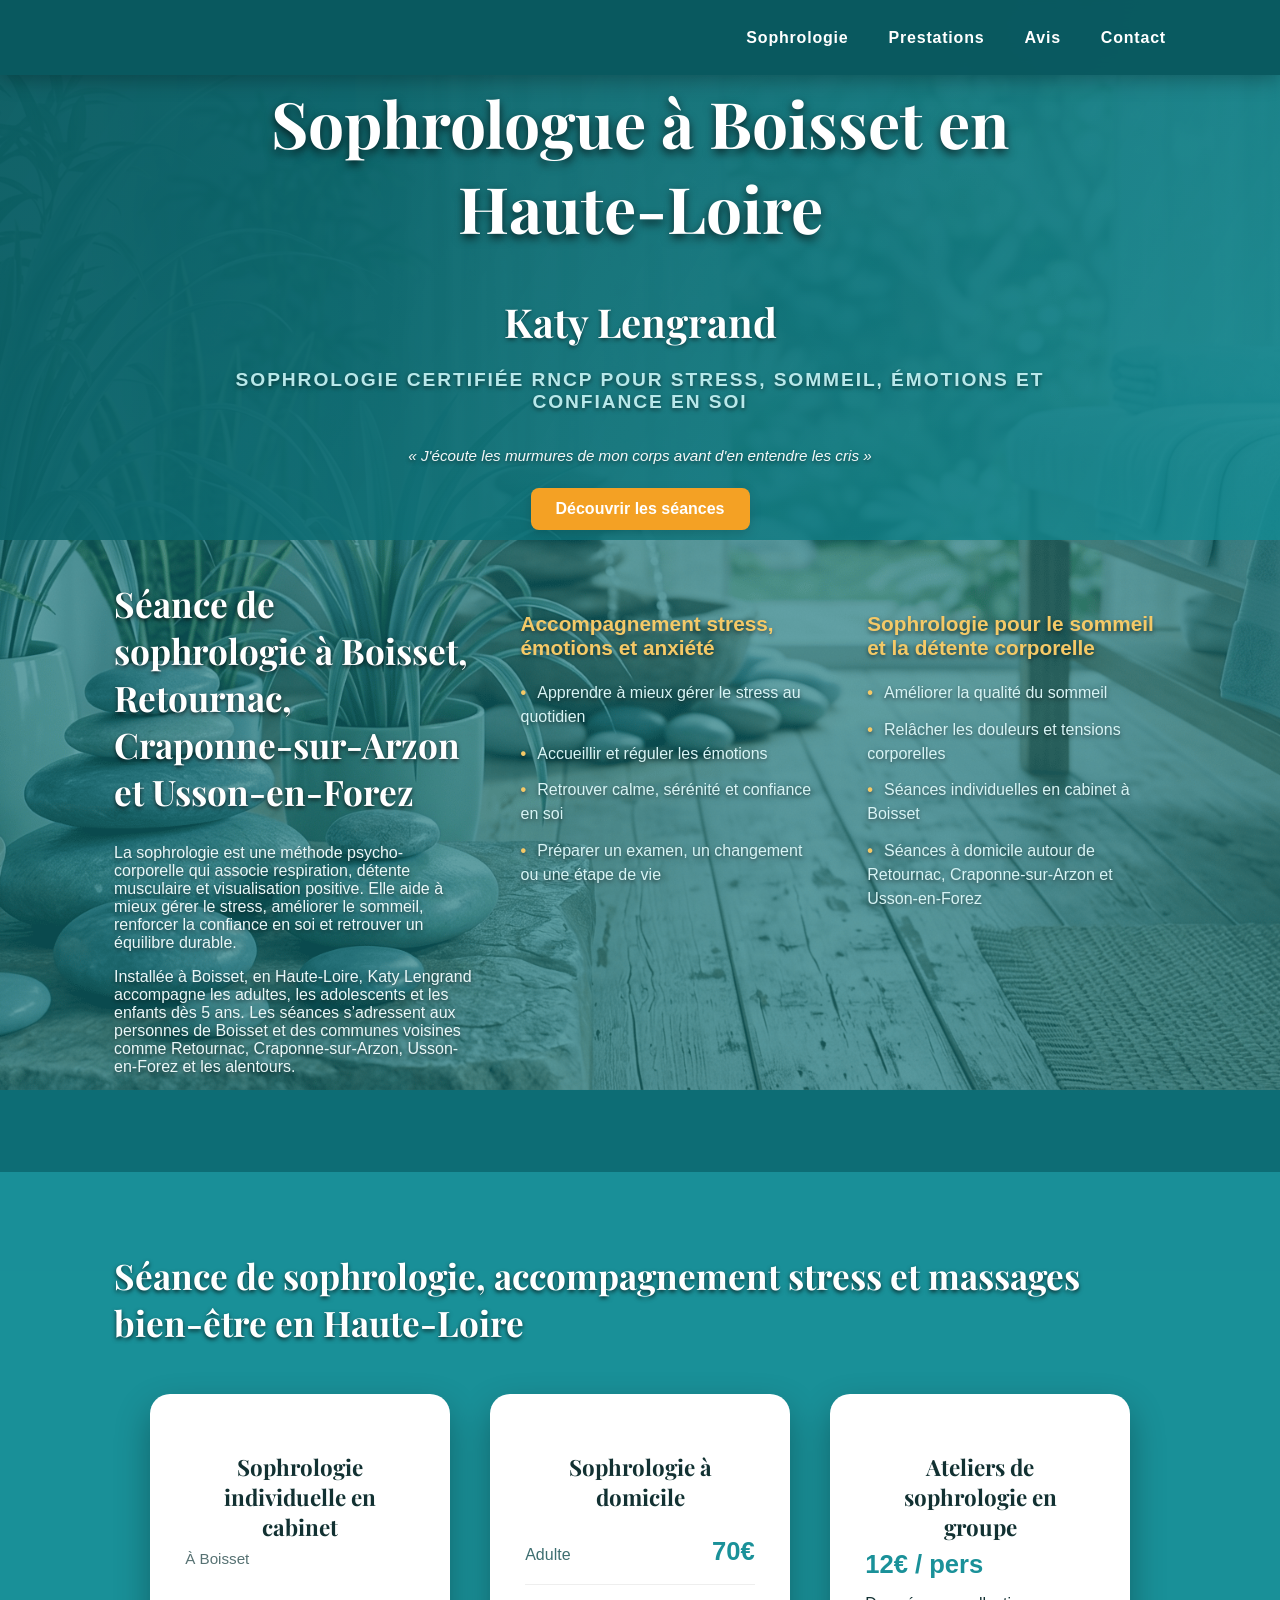
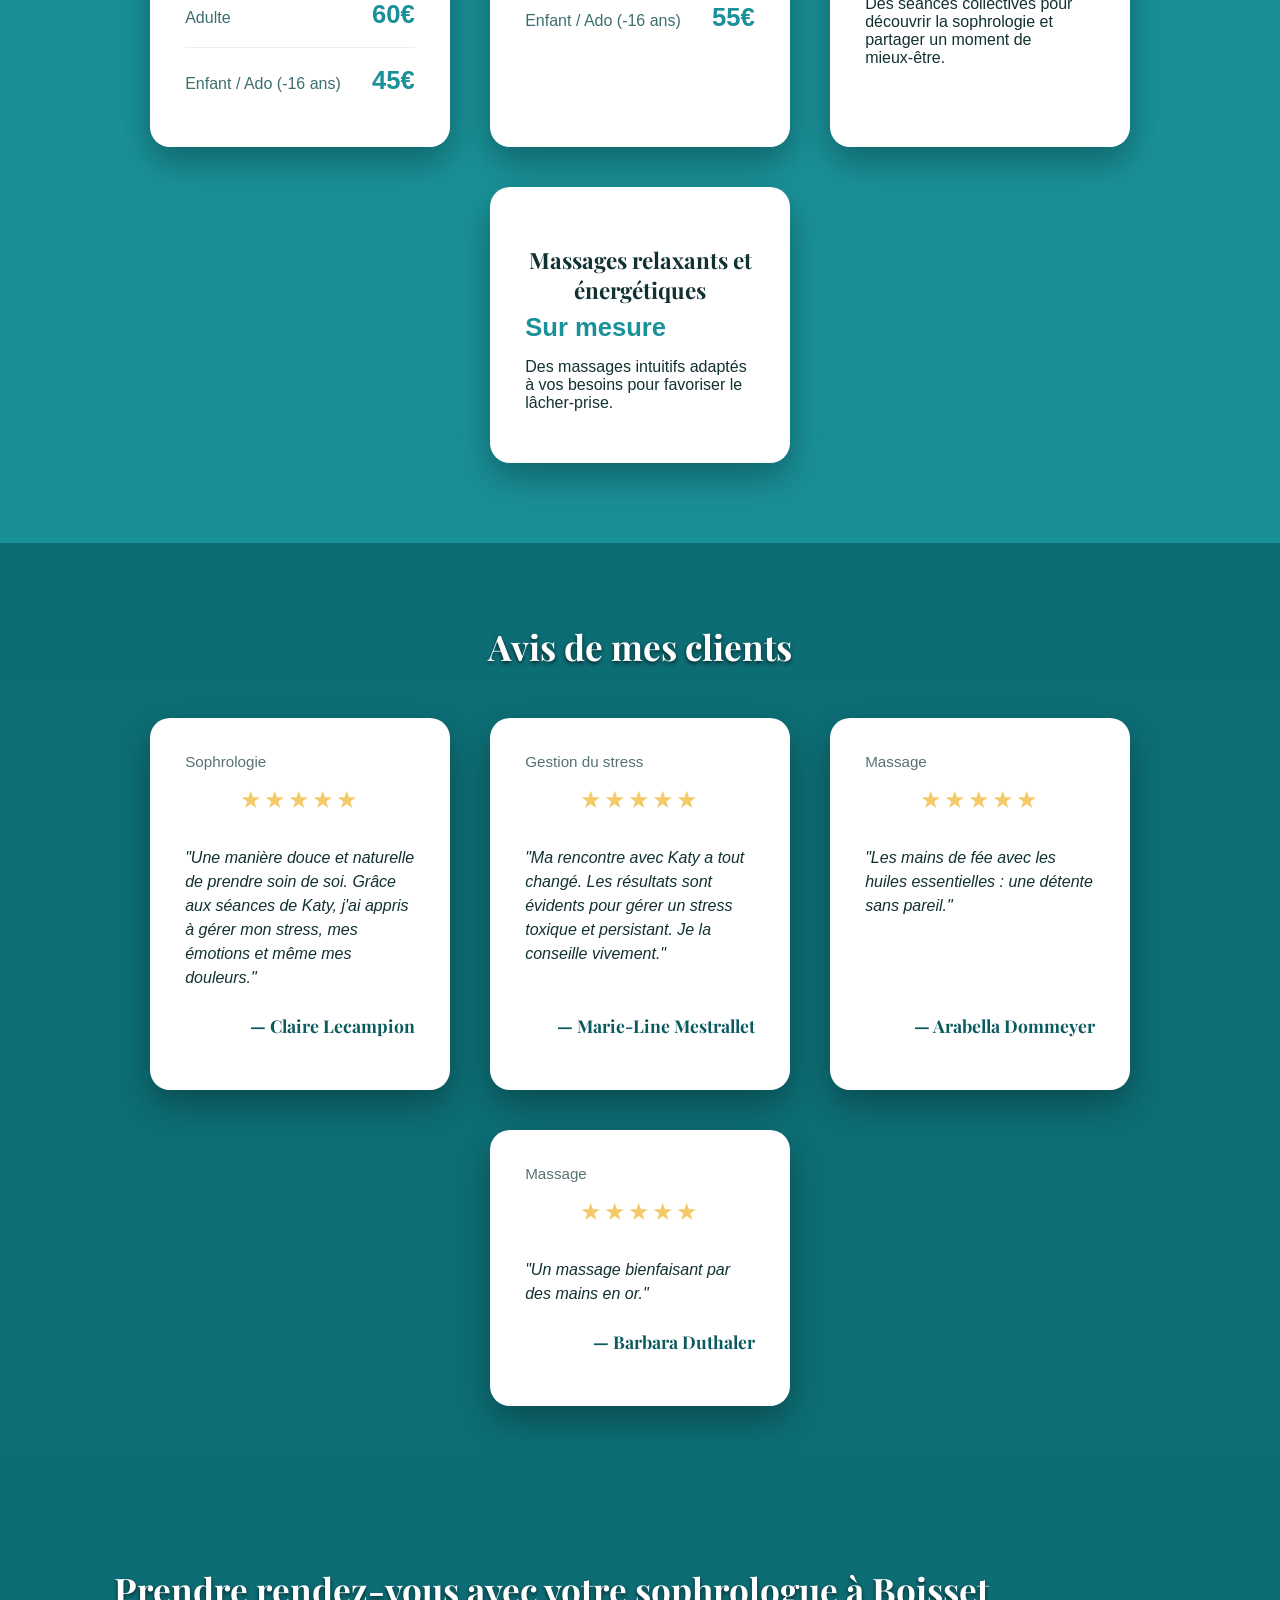
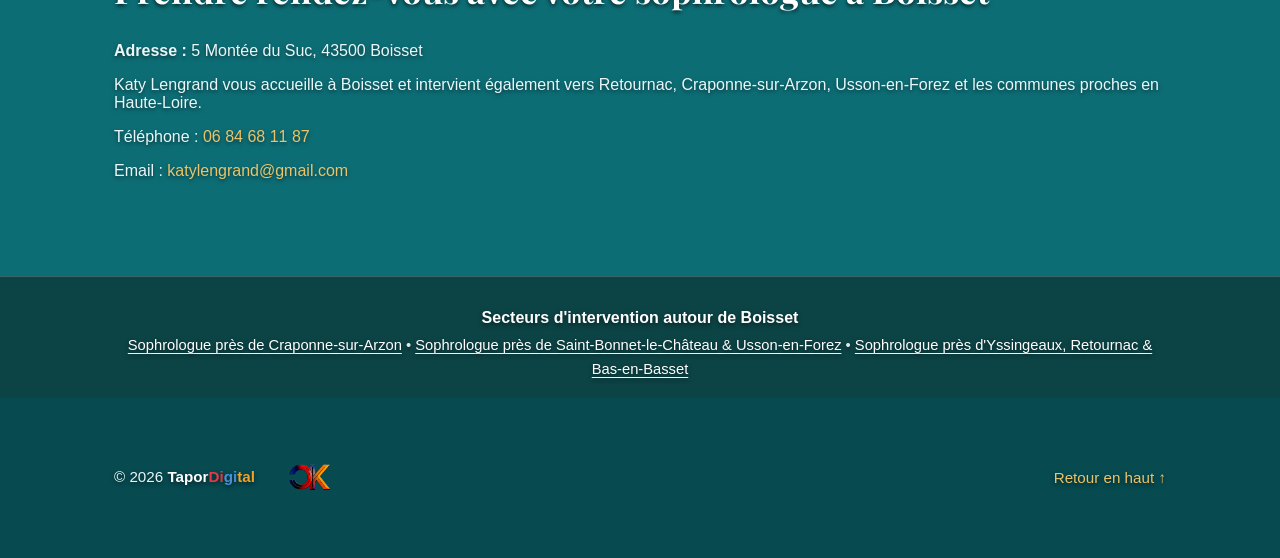
==== commit 28be518b: "Update index.html" ====
--- a/index.html
+++ b/index.html
@@ -34,9 +34,35 @@
     .btn-primary { display: inline-block; padding: 12px 25px; background-color: #f4a124; color: #ffffff; text-decoration: none; border-radius: 8px; font-weight: 700; transition: transform 0.3s ease; box-shadow: 0 4px 12px rgba(0,0,0,0.15); }
     .section-sophro { padding-top: 40px !important; }
     .card-title { font-size: 1.4rem; font-family: 'Playfair Display', serif; font-weight: 700; color: var(--primary); margin-bottom: 0.5rem; text-align: center; }
-    .section-secteurs { padding: 1.8rem 0; border-top: 1px solid rgba(0,0,0,0.08); text-align: center; }
-    .section-secteurs h3 { font-size: 1.1rem; margin-bottom: 0.7rem; }
-    .section-secteurs p { font-size: 0.95rem; line-height: 1.8; margin: 0; }
+
+    .section-secteurs {
+      padding: 1rem 0;
+      background-color: rgba(12, 48, 48, 0.68);
+      border-top: 1px solid rgba(255, 255, 255, 0.18);
+      text-align: center;
+      color: #ffffff;
+    }
+    .section-secteurs h3 {
+      font-size: 1rem;
+      margin-bottom: 0.45rem;
+      color: #ffffff;
+      font-weight: 600;
+    }
+    .section-secteurs p {
+      font-size: 0.92rem;
+      line-height: 1.6;
+      margin: 0;
+      color: rgba(255, 255, 255, 0.88);
+    }
+    .section-secteurs a {
+      color: #ffffff;
+      text-decoration: underline;
+      text-underline-offset: 3px;
+      font-weight: 500;
+    }
+    .section-secteurs a:hover {
+      color: #f4a124;
+    }
   </style>
 
   <script type="application/ld+json">
